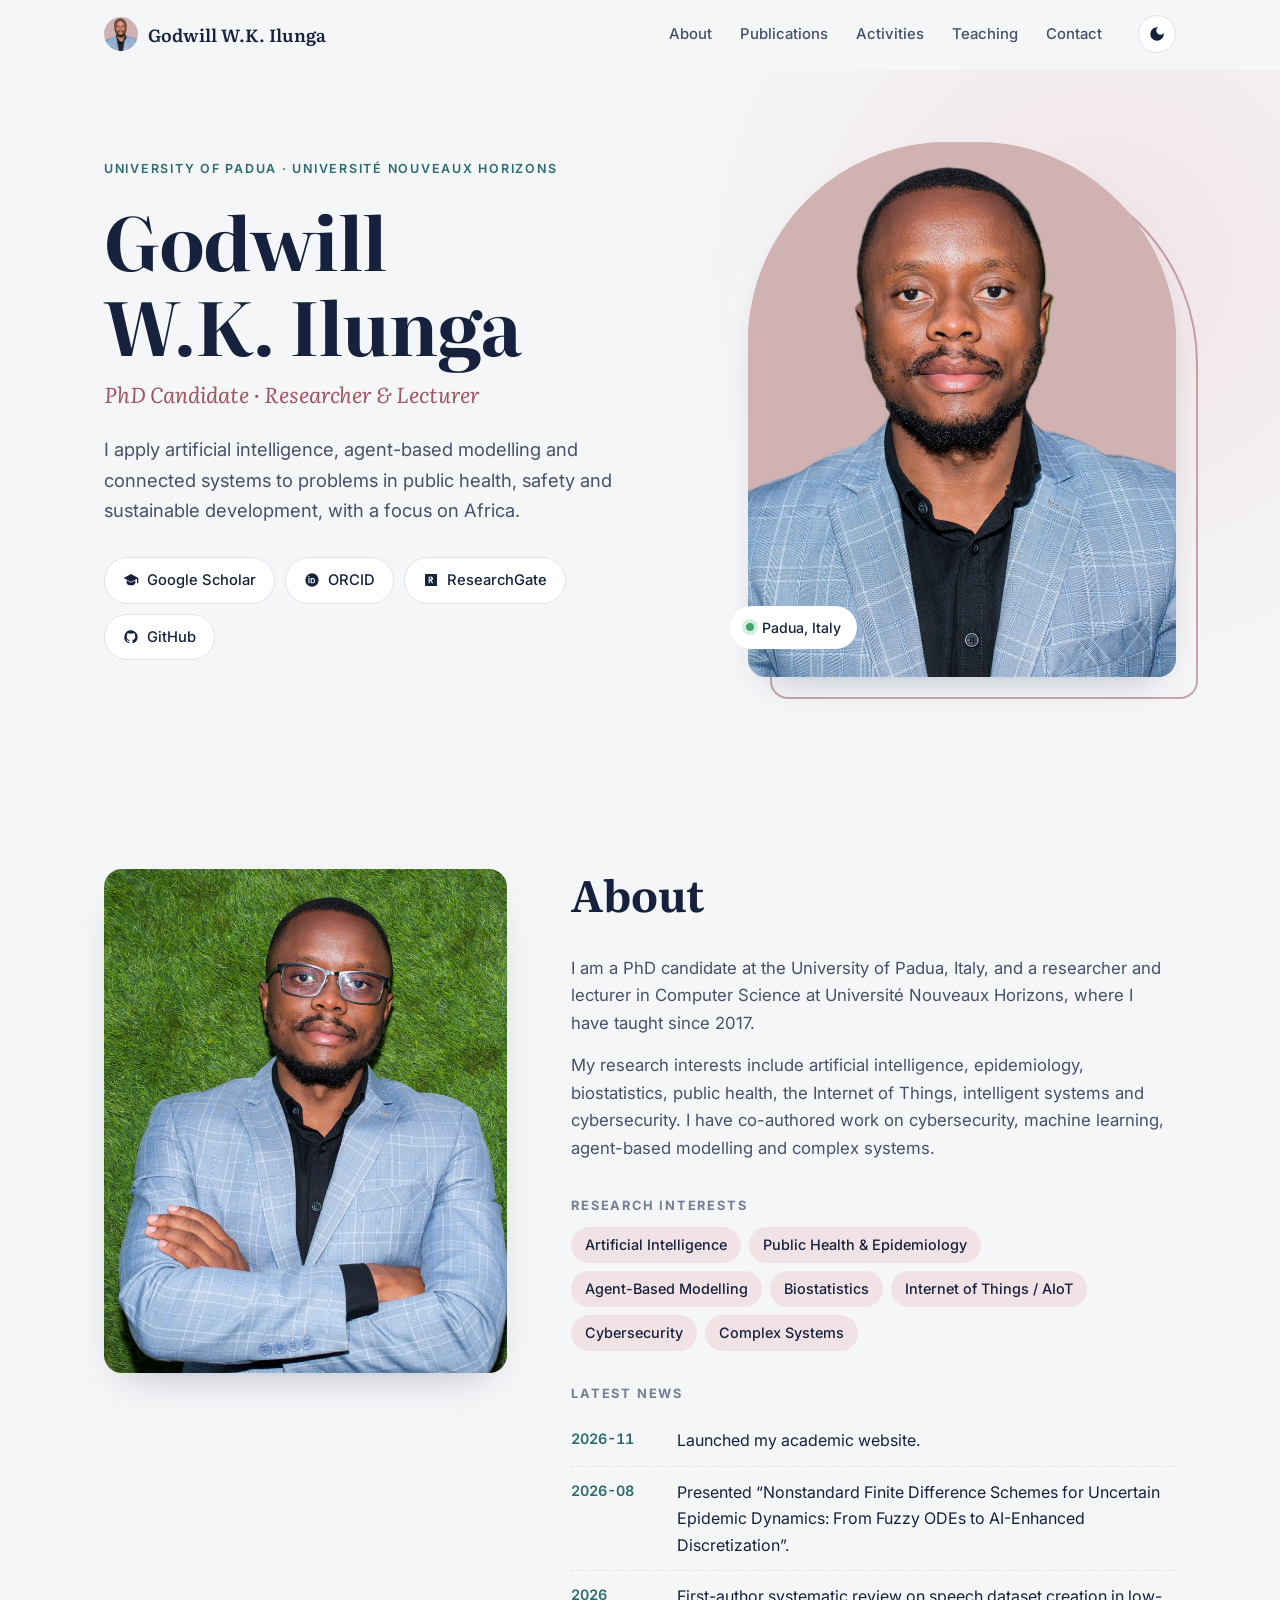
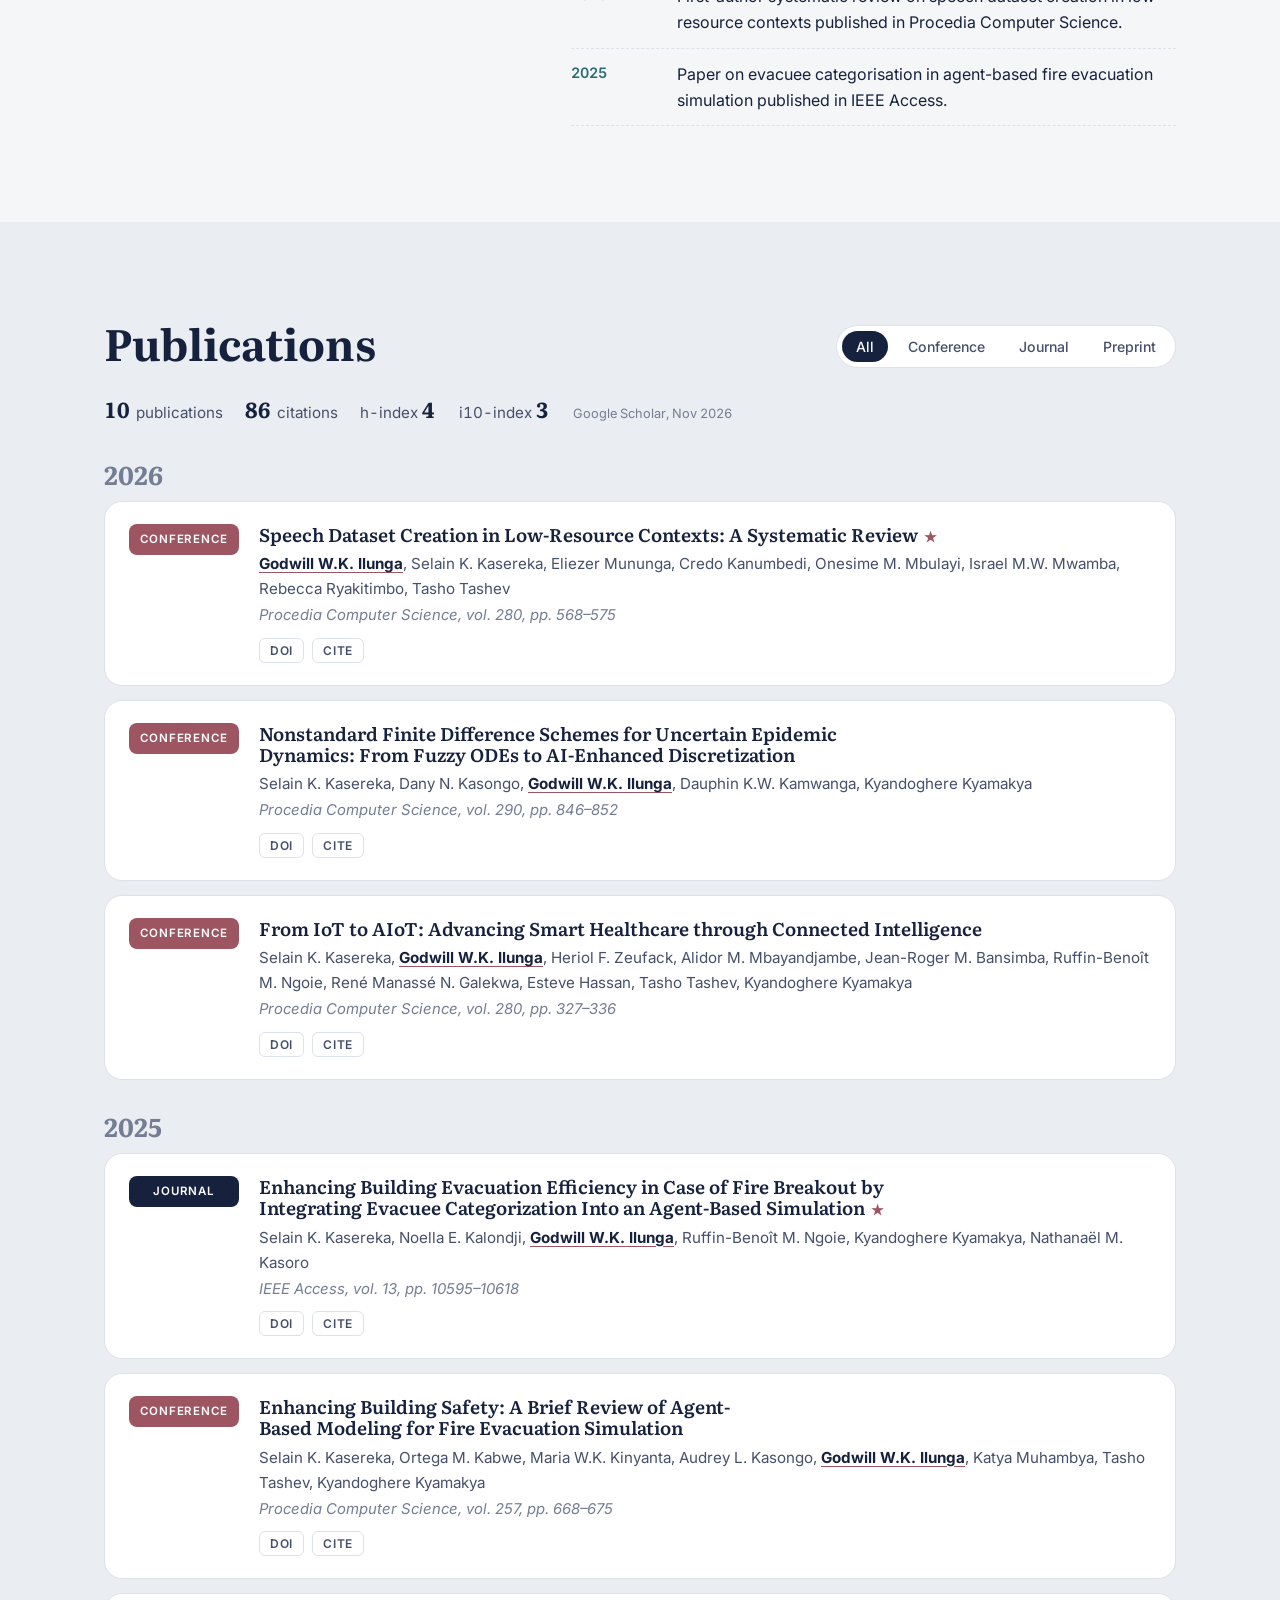
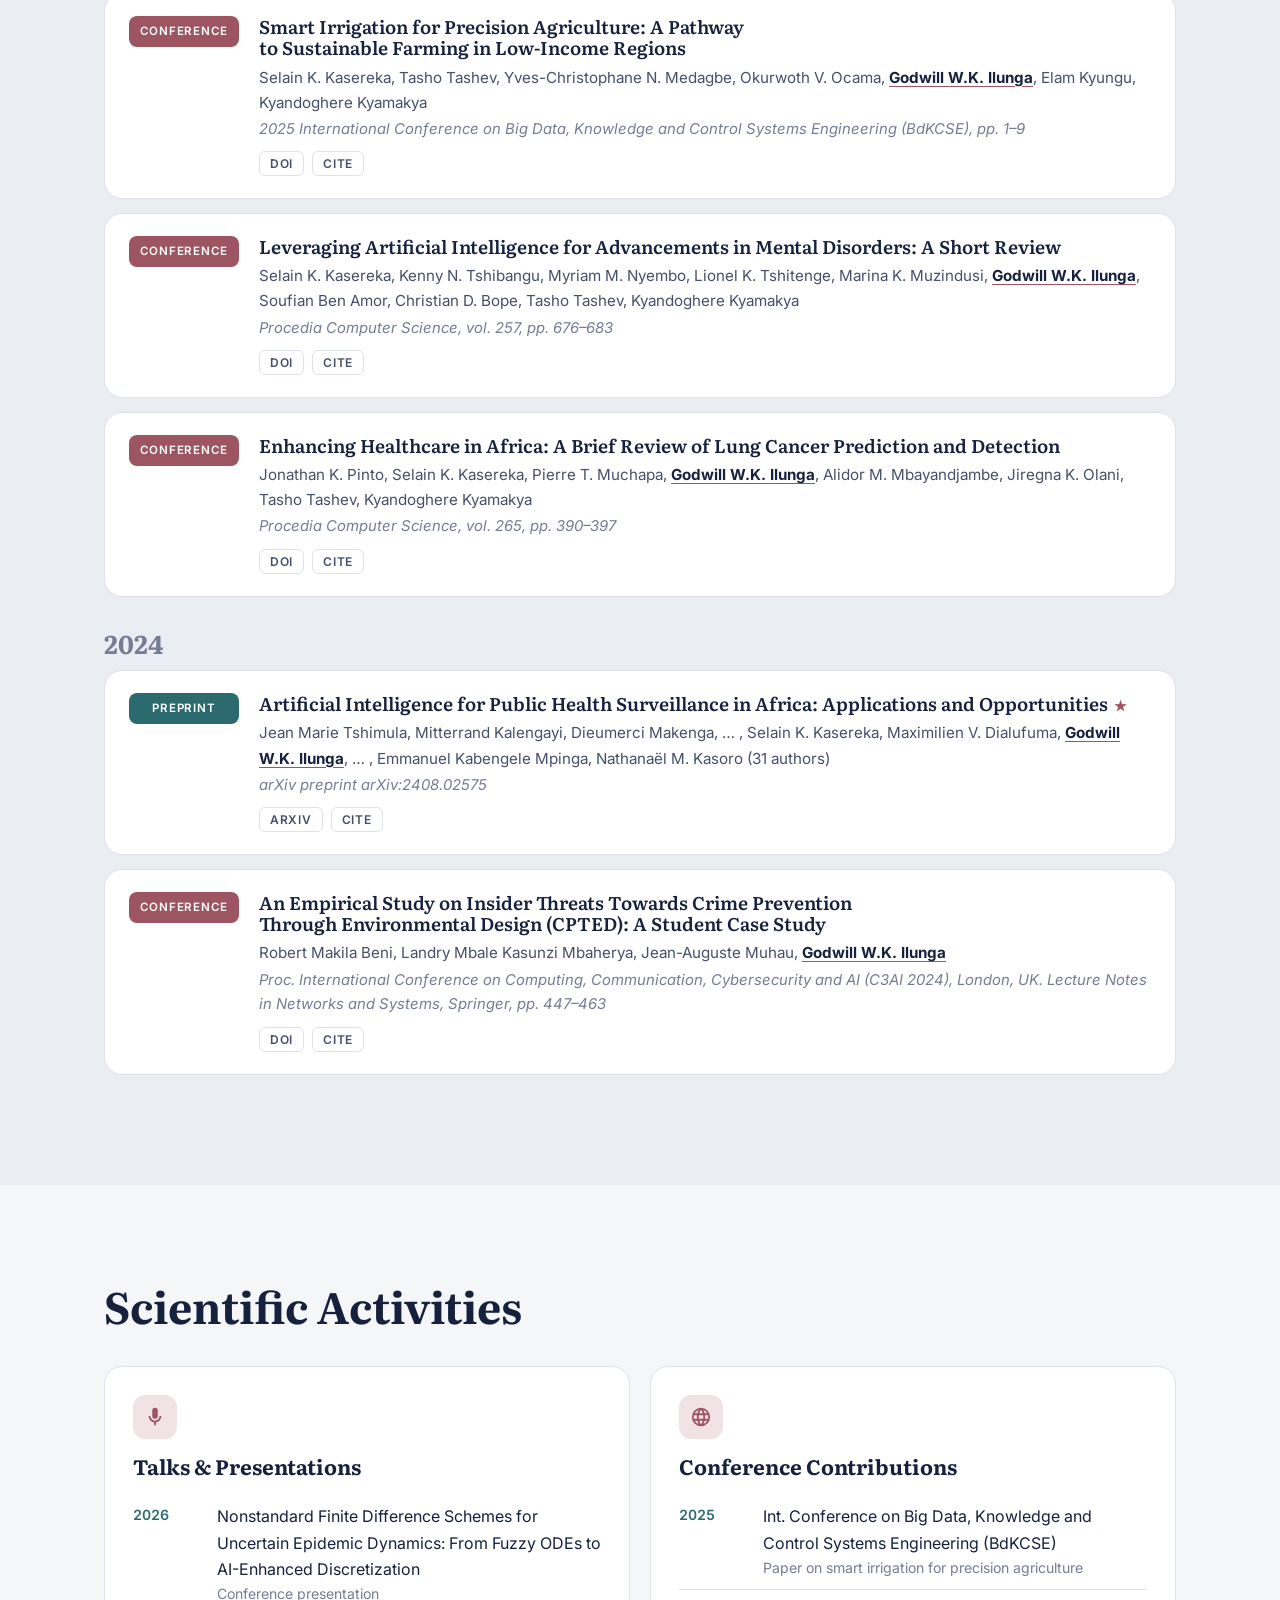
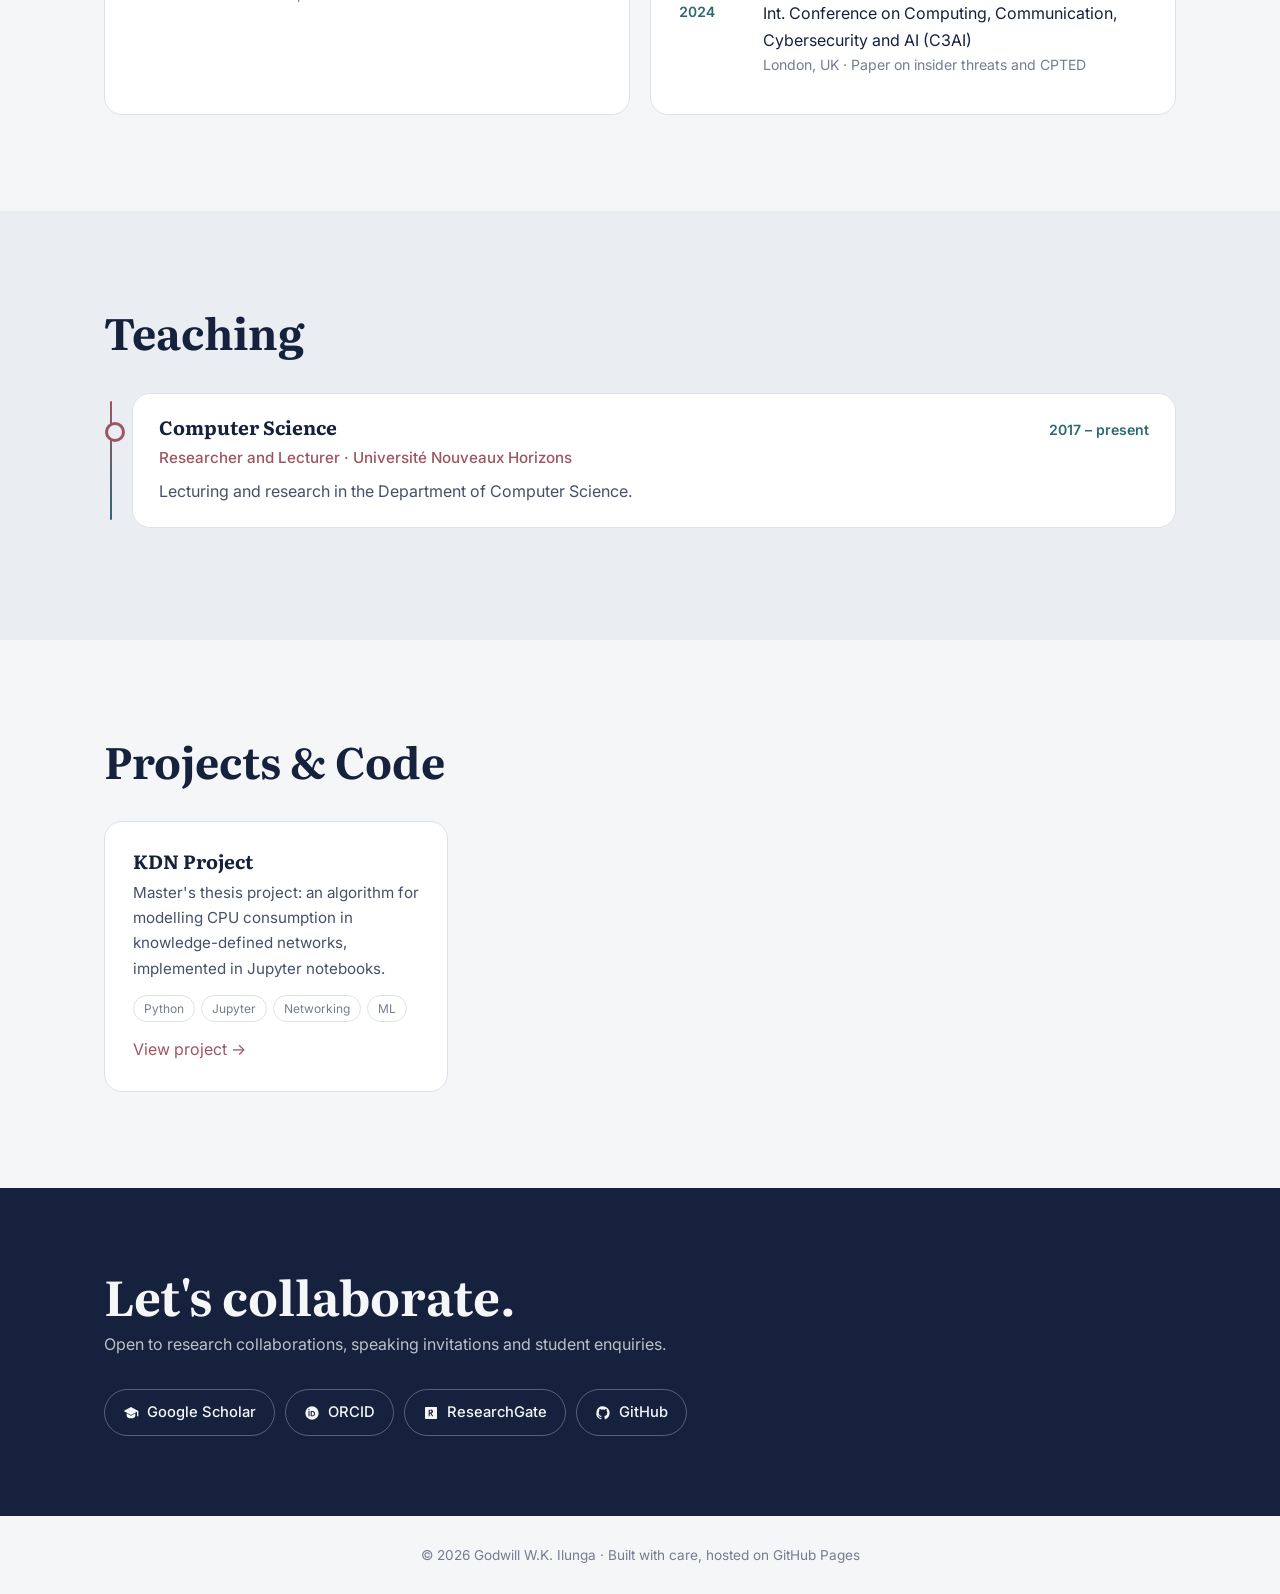
==== index.html @ 16bafa58 "Build academic website: publications, activities, teaching Co-Authored-By: Claude Opus 5.5 <noreply@" ====
<!doctype html>
<html lang="en">
<head>
  <meta charset="utf-8">
  <meta name="viewport" content="width=device-width, initial-scale=1">
  <title>Godwill W.K. Ilunga — Academic Website</title>
  <meta name="description" content="Academic website of Godwill W.K. Ilunga: research, publications, scientific activities and teaching.">
  <meta property="og:title" content="Godwill W.K. Ilunga — Academic Website">
  <meta property="og:image" content="assets/img/portrait.jpg">
  <link rel="icon" href="assets/img/avatar.jpg">
  <link rel="preconnect" href="https://fonts.googleapis.com">
  <link rel="preconnect" href="https://fonts.gstatic.com" crossorigin>
  <link href="https://fonts.googleapis.com/css2?family=Literata:opsz,wght@7..72,400;7..72,600;7..72,700&family=Inter:wght@400;500;600&display=swap" rel="stylesheet">
  <link rel="stylesheet" href="assets/css/style.css">
  <script>
    try { const t = localStorage.getItem("theme"); if (t) document.documentElement.dataset.theme = t; } catch (e) {}
  </script>
</head>
<body>
  <header class="nav" id="top">
    <div class="nav__inner">
      <a class="nav__brand" href="#top"><img src="assets/img/avatar.jpg" alt=""><span data-bind="name"></span></a>
      <nav class="nav__links" id="navLinks">
        <a href="#about">About</a>
        <a href="#publications">Publications</a>
        <a href="#activities">Activities</a>
        <a href="#teaching">Teaching</a>
        <a href="#contact">Contact</a>
      </nav>
      <div class="nav__actions">
        <button class="icon-btn" id="themeToggle" aria-label="Toggle dark mode">
          <svg viewBox="0 0 24 24" width="18" height="18"><path fill="currentColor" d="M12 3a9 9 0 1 0 9 9c0-.46-.04-.92-.1-1.36a5.39 5.39 0 0 1-4.4 2.26 5.4 5.4 0 0 1-3.14-9.8c-.44-.06-.9-.1-1.36-.1z"/></svg>
        </button>
        <button class="icon-btn nav__menu" id="menuToggle" aria-label="Open menu">
          <svg viewBox="0 0 24 24" width="20" height="20"><path fill="currentColor" d="M3 6h18v2H3zm0 5h18v2H3zm0 5h18v2H3z"/></svg>
        </button>
      </div>
    </div>
  </header>

  <main>
    <!-- HERO -->
    <section class="hero">
      <div class="hero__inner">
        <div class="hero__text">
          <p class="eyebrow" data-bind="affiliation"></p>
          <h1><span data-bind="name"></span></h1>
          <p class="hero__role" data-bind="title"></p>
          <p class="hero__tagline" data-bind="tagline"></p>
          <div class="hero__links" id="heroLinks"></div>
        </div>
        <figure class="hero__photo">
          <div class="hero__frame"><img src="assets/img/portrait.jpg" alt="Portrait of Godwill W.K. Ilunga"></div>
          <figcaption><span class="dot"></span><span data-bind="location"></span></figcaption>
        </figure>
      </div>
    </section>

    <!-- ABOUT -->
    <section class="section" id="about">
      <div class="container about">
        <div class="about__photo">
          <img src="assets/img/portrait-about.jpg" alt="Godwill W.K. Ilunga" loading="lazy">
        </div>
        <div>
          <h2 class="section__title">About</h2>
          <div id="bio" class="prose"></div>
          <h3 class="subhead">Research interests</h3>
          <ul class="chips" id="interests"></ul>
          <h3 class="subhead">Latest news</h3>
          <ul class="news" id="news"></ul>
        </div>
      </div>
    </section>

    <!-- PUBLICATIONS -->
    <section class="section section--tint" id="publications">
      <div class="container">
        <div class="section__head">
          <h2 class="section__title">Publications</h2>
          <div class="filters" id="pubFilters" role="tablist"></div>
        </div>
        <p class="metrics" id="metrics"></p>
        <div id="pubList"></div>
      </div>
    </section>

    <!-- ACTIVITIES -->
    <section class="section" id="activities">
      <div class="container">
        <h2 class="section__title">Scientific Activities</h2>
        <div class="grid grid--2" id="activityGrid"></div>
      </div>
    </section>

    <!-- TEACHING -->
    <section class="section section--tint" id="teaching">
      <div class="container">
        <h2 class="section__title">Teaching</h2>
        <div class="timeline" id="teachingList"></div>
        <div id="supervisionWrap">
          <h3 class="subhead">Student supervision</h3>
          <ul class="plain-list" id="supervision"></ul>
        </div>
      </div>
    </section>

    <!-- PROJECTS -->
    <section class="section" id="projects">
      <div class="container">
        <h2 class="section__title">Projects &amp; Code</h2>
        <div class="grid grid--3" id="projectGrid"></div>
      </div>
    </section>

    <!-- CONTACT -->
    <section class="contact" id="contact">
      <div class="container contact__inner">
        <div>
          <h2>Let's collaborate.</h2>
          <p>Open to research collaborations, speaking invitations and student enquiries.</p>
        </div>
        <div class="contact__links" id="contactLinks"></div>
      </div>
    </section>
  </main>

  <footer class="footer">
    <div class="container">© <span id="year"></span> <span data-bind="name"></span> · Built with care, hosted on GitHub Pages</div>
  </footer>

  <script src="assets/js/content.js"></script>
  <script src="assets/js/main.js"></script>
</body>
</html>
---- assets/css/style.css ----
/* ---------- Design tokens ---------- */
:root {
  /* Layout: split hero with arched portrait, then alternating plain / tinted bands */
  --bg: #f5f6f8;           /* cool paper, slight navy bias */
  --bg-tint: #eaedf2;
  --surface: #ffffff;
  --ink: #16213e;          /* deep navy, matches the jacket/shirt contrast */
  --ink-soft: #46506a;
  --muted: #747d93;
  --line: #dde1e9;
  --accent: #9e5562;       /* dusty rose, deepened from the portrait backdrop */
  --accent-soft: #f1e3e5;
  --accent-2: #2b6b70;     /* deep teal */
  --rose: #cdb2ae;         /* exact portrait backdrop tone */
  --shadow: 0 18px 40px -22px rgba(20, 33, 61, .35);
  --radius: 18px;
  --serif: "Literata", Georgia, serif;
  --sans: "Inter", system-ui, -apple-system, Segoe UI, sans-serif;
}
@media (prefers-color-scheme: dark) {
  :root:not([data-theme="light"]) {
    --bg: #0f1625; --bg-tint: #141d30; --surface: #18223a; --ink: #f2ede6; --ink-soft: #c4c9d6;
    --muted: #8d95a8; --line: #26324d; --accent: #e3a1ab; --accent-soft: #3a2b33; --accent-2: #7fb7b0;
    --rose: #4a3a3c; --shadow: 0 18px 40px -22px rgba(0,0,0,.7);
  }
}
:root[data-theme="dark"] {
  --bg: #0f1625; --bg-tint: #141d30; --surface: #18223a; --ink: #f2ede6; --ink-soft: #c4c9d6;
  --muted: #8d95a8; --line: #26324d; --accent: #e3a1ab; --accent-soft: #3a2b33; --accent-2: #7fb7b0;
  --rose: #4a3a3c; --shadow: 0 18px 40px -22px rgba(0,0,0,.7);
}

/* ---------- Base ---------- */
* { box-sizing: border-box; }
html { scroll-behavior: smooth; scroll-padding-top: 80px; }
body {
  margin: 0; background: var(--bg); color: var(--ink);
  font: 16px/1.65 var(--sans); -webkit-font-smoothing: antialiased;
  transition: background .3s, color .3s;
}
img { max-width: 100%; display: block; }
a { color: var(--accent); text-decoration: none; }
a:hover { text-decoration: underline; text-underline-offset: 3px; }
h1, h2, h3 { font-family: var(--serif); line-height: 1.15; margin: 0; text-wrap: balance; }
.container { max-width: 1120px; margin: 0 auto; padding: 0 24px; }
.placeholder { background: repeating-linear-gradient(-45deg, transparent 0 6px, rgba(181,101,74,.08) 6px 12px); border-radius: 4px; }

/* ---------- Nav ---------- */
.nav {
  position: sticky; top: 0; z-index: 50;
  background: color-mix(in srgb, var(--bg) 82%, transparent);
  backdrop-filter: saturate(160%) blur(12px);
  border-bottom: 1px solid transparent; transition: border-color .3s;
}
.nav.scrolled { border-bottom-color: var(--line); }
.nav__inner { max-width: 1120px; margin: 0 auto; padding-block: 14px; padding-left: max(24px, env(safe-area-inset-left, 0px)); padding-right: max(24px, env(safe-area-inset-right, 0px)); display: flex; align-items: center; gap: 24px; }
.nav__brand { display: flex; align-items: center; gap: 10px; color: var(--ink); font-family: var(--serif); font-weight: 600; font-size: 1.1rem; }
.nav__brand:hover { text-decoration: none; }
.nav__brand img { width: 34px; height: 34px; border-radius: 50%; object-fit: cover; object-position: 50% 20%; }
.nav__links { margin-left: auto; display: flex; gap: 4px; }
.nav__links a { color: var(--ink-soft); font-size: .93rem; font-weight: 500; padding: 8px 12px; border-radius: 999px; }
.nav__links a:hover, .nav__links a.active { color: var(--ink); background: var(--bg-tint); text-decoration: none; }
.nav__actions { display: flex; gap: 6px; }
.icon-btn { border: 1px solid var(--line); background: var(--surface); color: var(--ink); width: 38px; height: 38px; border-radius: 50%; display: grid; place-items: center; cursor: pointer; }
.nav__menu { display: none; }

/* ---------- Hero ---------- */
.hero { position: relative; overflow: hidden; padding: 72px 0 96px; }
.hero::before {
  content: ""; position: absolute; inset: -20% -10% auto auto; width: 60%; height: 120%;
  background: radial-gradient(circle at 60% 40%, var(--accent-soft), transparent 60%); z-index: -1;
}
.hero__inner { max-width: 1120px; margin: 0 auto; padding: 0 24px; display: grid; grid-template-columns: 1.15fr .85fr; gap: 64px; align-items: center; }
.eyebrow { text-transform: uppercase; letter-spacing: .14em; font-size: .78rem; font-weight: 600; color: var(--accent-2); margin: 0 0 18px; }
.hero h1 { font-size: clamp(2.6rem, 6vw, 4.6rem); font-weight: 700; letter-spacing: -.02em; }
.hero__role { font-family: var(--serif); font-size: 1.35rem; color: var(--accent); margin: 10px 0 22px; font-style: italic; }
.hero__tagline { font-size: 1.15rem; color: var(--ink-soft); max-width: 560px; margin: 0 0 32px; }
.hero__links { display: flex; flex-wrap: wrap; gap: 10px; }
.btn {
  display: inline-flex; align-items: center; gap: 8px; padding: 10px 18px; border-radius: 999px;
  font-weight: 500; font-size: .92rem; border: 1px solid var(--line); color: var(--ink); background: var(--surface);
  transition: transform .2s, box-shadow .2s, border-color .2s;
}
.btn:hover { text-decoration: none; transform: translateY(-2px); box-shadow: var(--shadow); border-color: var(--accent); }
.btn--primary { background: var(--ink); color: var(--bg); border-color: var(--ink); }
.btn svg { width: 16px; height: 16px; }
.hero__photo { margin: 0; position: relative; }
.hero__frame {
  position: relative; aspect-ratio: 4 / 5; border-radius: 200px 200px var(--radius) var(--radius);
  overflow: hidden; background: var(--rose); box-shadow: var(--shadow);
}
.hero__frame img { width: 100%; height: 100%; object-fit: cover; object-position: 50% 15%; }
.hero__photo::after {
  content: ""; position: absolute; inset: 22px -22px -22px 22px; border: 2px solid var(--accent);
  border-radius: 200px 200px var(--radius) var(--radius); z-index: -1; opacity: .5;
}
.hero__photo figcaption {
  position: absolute; left: -18px; bottom: 28px; background: var(--surface); padding: 10px 16px; border-radius: 999px;
  box-shadow: var(--shadow); font-size: .88rem; font-weight: 500; display: flex; align-items: center; gap: 8px;
}
.dot { width: 8px; height: 8px; border-radius: 50%; background: #3fa66b; box-shadow: 0 0 0 4px rgba(63,166,107,.2); }

/* ---------- Sections ---------- */
.section { padding: 96px 0; }
.section--tint { background: var(--bg-tint); }
.section__head { display: flex; justify-content: space-between; align-items: end; gap: 24px; flex-wrap: wrap; margin-bottom: 36px; }
.section__title { font-size: clamp(2rem, 4vw, 2.7rem); margin-bottom: 36px; display: flex; align-items: baseline; gap: 14px; }
.section__head .section__title { margin-bottom: 0; }
.subhead { font-family: var(--sans); font-size: .8rem; text-transform: uppercase; letter-spacing: .14em; color: var(--muted); margin: 36px 0 14px; }
.prose p { margin: 0 0 14px; color: var(--ink-soft); font-size: 1.05rem; }

/* About */
.about { display: grid; grid-template-columns: .8fr 1.2fr; gap: 64px; align-items: start; }
.about__photo { position: sticky; top: 100px; border-radius: var(--radius); overflow: hidden; box-shadow: var(--shadow); aspect-ratio: 4/5; }
.about__photo img { width: 100%; height: 100%; object-fit: cover; object-position: 50% 30%; }
.chips { list-style: none; padding: 0; margin: 0; display: flex; flex-wrap: wrap; gap: 8px; }
.chips li { padding: 6px 14px; border-radius: 999px; background: var(--accent-soft); color: var(--ink); font-size: .9rem; font-weight: 500; }
.news { list-style: none; padding: 0; margin: 0; }
.news li { display: grid; grid-template-columns: 90px 1fr; gap: 16px; padding: 12px 0; border-bottom: 1px dashed var(--line); }
.news time { font-variant-numeric: tabular-nums; color: var(--accent-2); font-weight: 600; font-size: .9rem; }

/* Publications */
.filters { display: flex; gap: 6px; flex-wrap: wrap; background: var(--surface); padding: 5px; border-radius: 999px; border: 1px solid var(--line); }
.filters button { border: 0; background: none; padding: 7px 14px; border-radius: 999px; cursor: pointer; font: 500 .88rem var(--sans); color: var(--ink-soft); }
.filters button.active { background: var(--ink); color: var(--bg); }
.metrics { display: flex; flex-wrap: wrap; gap: 8px 22px; align-items: baseline; margin: -12px 0 8px; color: var(--ink-soft); font-size: .95rem; font-variant-numeric: tabular-nums; }
.metrics b { font-family: var(--serif); font-size: 1.35rem; color: var(--ink); margin-right: 2px; }
.metrics__src { color: var(--muted); font-size: .8rem; }
.pub-year { font-family: var(--serif); font-size: 1.6rem; color: var(--muted); margin: 32px 0 12px; }
.pub {
  display: grid; grid-template-columns: 110px 1fr; gap: 20px; background: var(--surface); border: 1px solid var(--line);
  border-radius: var(--radius); padding: 22px 24px; margin-bottom: 14px; transition: transform .2s, box-shadow .2s, border-color .2s;
}
.pub:hover { transform: translateY(-2px); box-shadow: var(--shadow); border-color: color-mix(in srgb, var(--accent) 40%, var(--line)); }
.pub__badge { align-self: start; text-align: center; font-size: .72rem; font-weight: 600; letter-spacing: .08em; text-transform: uppercase; padding: 6px 8px; border-radius: 8px; color: #fff; }
.badge--journal { background: var(--ink); } .badge--conference { background: var(--accent); }
.badge--preprint { background: var(--accent-2); } .badge--thesis { background: #8a6d3b; } .badge--workshop { background: #6b5b95; }
:root[data-theme="dark"] .badge--journal { background: #3d4d72; }
@media (prefers-color-scheme: dark) { :root:not([data-theme="light"]) .badge--journal { background: #3d4d72; } }
.pub h3 { font-size: 1.15rem; font-weight: 600; margin-bottom: 6px; }
.pub__authors { color: var(--ink-soft); font-size: .95rem; margin: 0; }
.pub__authors strong { color: var(--ink); text-decoration: underline; text-decoration-color: var(--accent); text-underline-offset: 3px; }
.pub__venue { font-style: italic; color: var(--muted); font-size: .93rem; margin: 2px 0 10px; }
.pub__links { display: flex; gap: 8px; flex-wrap: wrap; }
.pub__links a, .pub__links button { font: 600 .75rem var(--sans); letter-spacing: .06em; text-transform: uppercase; padding: 4px 10px; border-radius: 6px; border: 1px solid var(--line); color: var(--ink-soft); background: none; cursor: pointer; }
.pub__links a:hover, .pub__links button:hover { border-color: var(--accent); color: var(--accent); text-decoration: none; }
.star { color: var(--accent); margin-left: 6px; font-size: .9rem; }

/* Grid cards */
.grid { display: grid; gap: 20px; }
.grid--2 { grid-template-columns: repeat(2, 1fr); }
.grid--3 { grid-template-columns: repeat(3, 1fr); }
.card { background: var(--surface); border: 1px solid var(--line); border-radius: var(--radius); padding: 28px; transition: box-shadow .2s, transform .2s; }
.card:hover { box-shadow: var(--shadow); transform: translateY(-2px); }
.card__icon { width: 44px; height: 44px; border-radius: 12px; display: grid; place-items: center; background: var(--accent-soft); color: var(--accent); margin-bottom: 16px; }
.card__icon svg { width: 22px; height: 22px; }
.card h3 { font-size: 1.3rem; margin-bottom: 14px; }
.act-list { list-style: none; padding: 0; margin: 0; }
.act-list li { display: grid; grid-template-columns: 72px 1fr; gap: 12px; padding: 10px 0; border-top: 1px solid var(--line); }
.act-list li:first-child { border-top: 0; }
.act-list .yr { color: var(--accent-2); font-weight: 600; font-size: .88rem; font-variant-numeric: tabular-nums; }
.act-list .where { display: block; color: var(--muted); font-size: .88rem; }

/* Teaching timeline */
.timeline { position: relative; padding-left: 28px; }
.timeline::before { content: ""; position: absolute; left: 6px; top: 8px; bottom: 8px; width: 2px; background: linear-gradient(var(--accent), var(--accent-2)); border-radius: 2px; }
.t-item { position: relative; background: var(--surface); border: 1px solid var(--line); border-radius: var(--radius); padding: 22px 26px; margin-bottom: 16px; }
.t-item::before { content: ""; position: absolute; left: -28px; top: 28px; width: 14px; height: 14px; border-radius: 50%; background: var(--bg-tint); border: 3px solid var(--accent); }
.t-item__top { display: flex; justify-content: space-between; gap: 12px; flex-wrap: wrap; align-items: baseline; }
.t-item h3 { font-size: 1.2rem; }
.t-item .code { font-family: var(--sans); font-size: .8rem; color: var(--muted); font-weight: 500; margin-left: 8px; }
.t-item .period { font-size: .88rem; font-weight: 600; color: var(--accent-2); }
.t-item .role { margin: 4px 0 8px; color: var(--accent); font-weight: 500; font-size: .95rem; }
.t-item p { margin: 0; color: var(--ink-soft); }
.plain-list { padding-left: 20px; color: var(--ink-soft); margin: 0; }

/* Projects */
.project h3 { font-size: 1.2rem; margin-bottom: 8px; }
.project p { color: var(--ink-soft); margin: 0 0 14px; font-size: .95rem; }
.tags { display: flex; gap: 6px; flex-wrap: wrap; margin-bottom: 14px; }
.tags span { font-size: .75rem; padding: 3px 10px; border-radius: 999px; border: 1px solid var(--line); color: var(--muted); }

/* Contact */
.contact { background: var(--ink); color: var(--bg); padding: 80px 0; }
.contact__inner { display: flex; justify-content: space-between; align-items: center; gap: 32px; flex-wrap: wrap; }
.contact h2 { font-size: clamp(2rem, 4vw, 3rem); }
.contact p { opacity: .75; margin: 8px 0 0; }
.contact__links { display: flex; gap: 10px; flex-wrap: wrap; }
.contact .btn { background: transparent; color: var(--bg); border-color: color-mix(in srgb, var(--bg) 30%, transparent); }
.contact .btn:hover { border-color: var(--accent); }
.footer { padding: 28px 0; text-align: center; color: var(--muted); font-size: .85rem; }

/* Reveal animation */
@keyframes rise { from { transform: translateY(14px); } to { transform: none; } }
.hero__text, .hero__photo { animation: rise .8s ease both; }
.hero__photo { animation-delay: .12s; }
a:focus-visible, button:focus-visible { outline: 2px solid var(--accent); outline-offset: 3px; }
@media (prefers-reduced-motion: reduce) { .hero__text, .hero__photo { animation: none; } html { scroll-behavior: auto; } }

/* ---------- Responsive ---------- */
@media (max-width: 900px) {
  .hero__inner, .about { grid-template-columns: 1fr; gap: 48px; }
  .hero__photo { max-width: 380px; margin: 0 auto; order: -1; }
  .about__photo { position: static; max-width: 420px; }
  .grid--2, .grid--3 { grid-template-columns: 1fr; }
  .nav__menu { display: grid; }
  .nav__links { position: absolute; top: 100%; left: 0; right: 0; flex-direction: column; background: var(--bg); padding: 12px 16px; border-bottom: 1px solid var(--line); display: none; }
  .nav__links.open { display: flex; }
  .nav__actions { margin-left: auto; }
}
@media (max-width: 560px) {
  .container, .hero__inner, .nav__inner { padding-left: 16px; padding-right: 16px; }
  .section { padding: 64px 0; }
  .hero { padding: 40px 0 64px; }
  .pub { grid-template-columns: 1fr; gap: 10px; padding: 18px; }
  .pub__badge { justify-self: start; }
  .hero__photo figcaption { left: 8px; }
  .news li { grid-template-columns: 1fr; gap: 2px; }
}
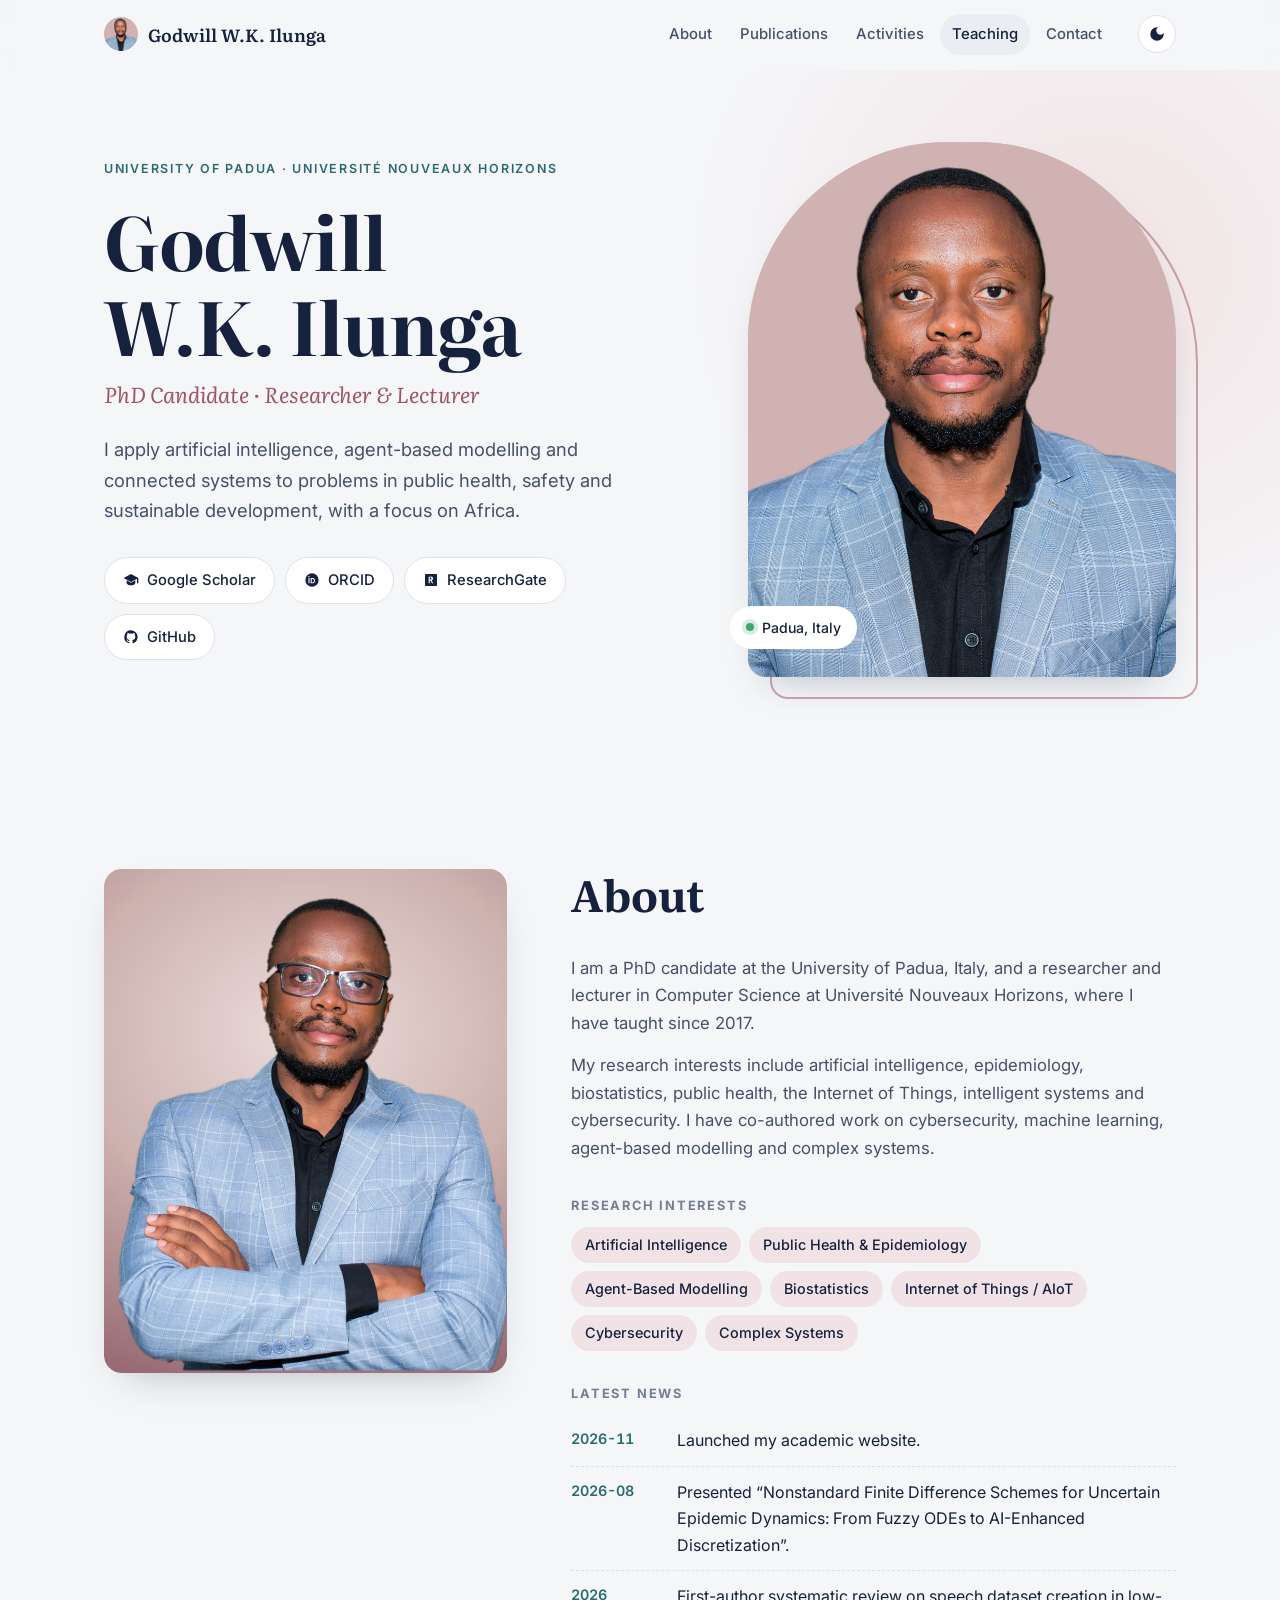
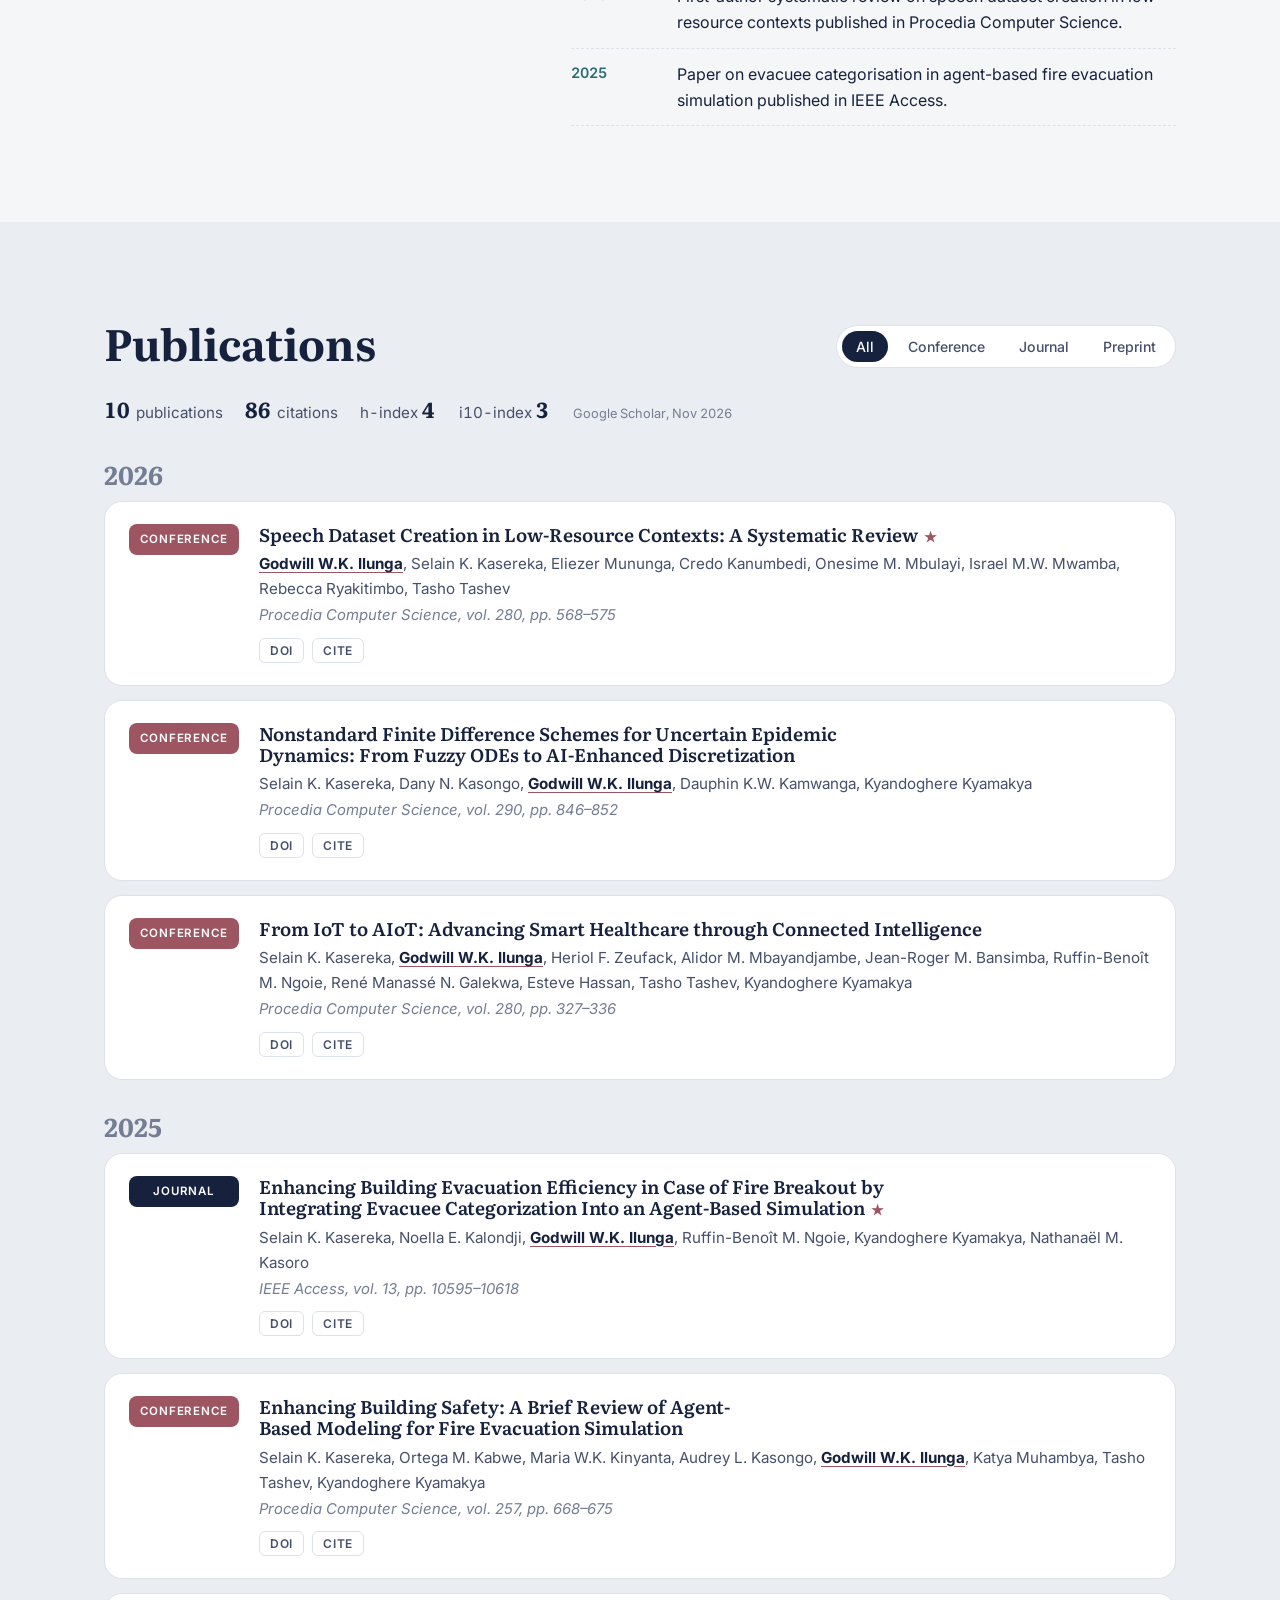
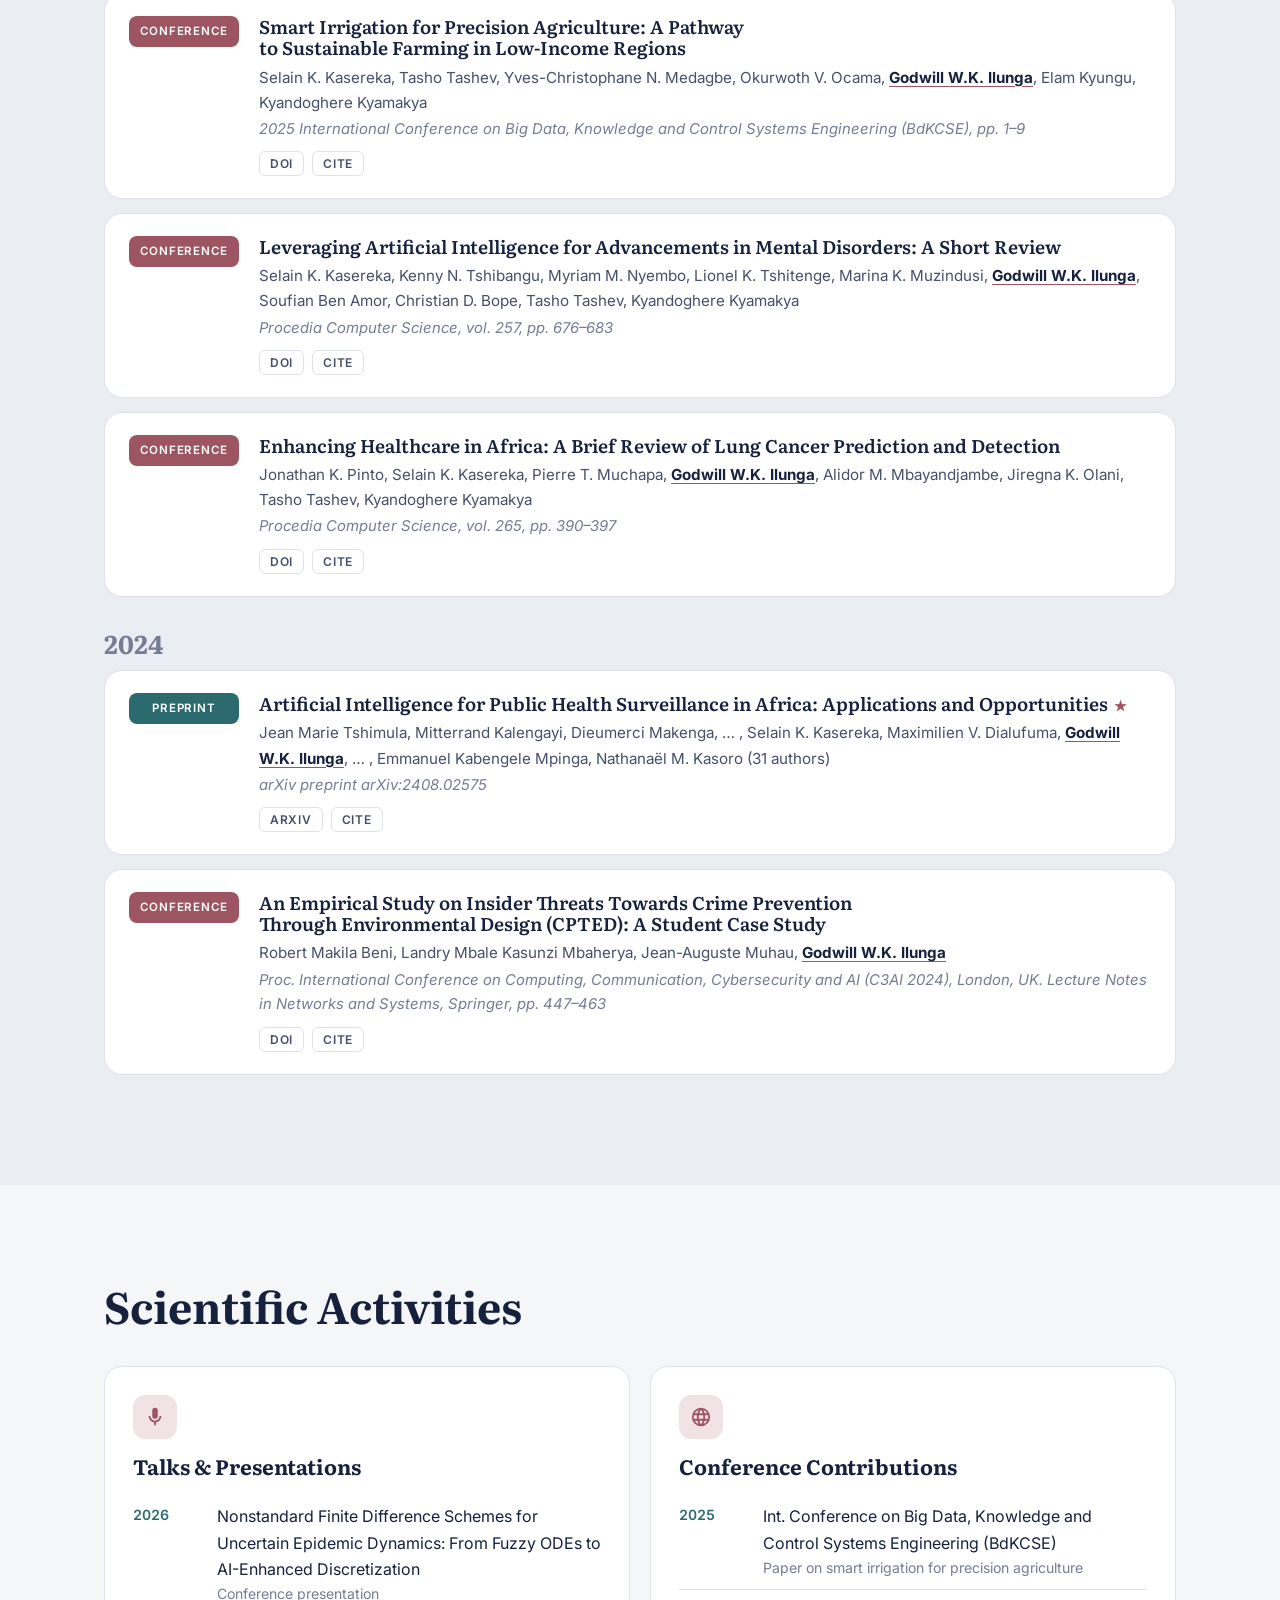
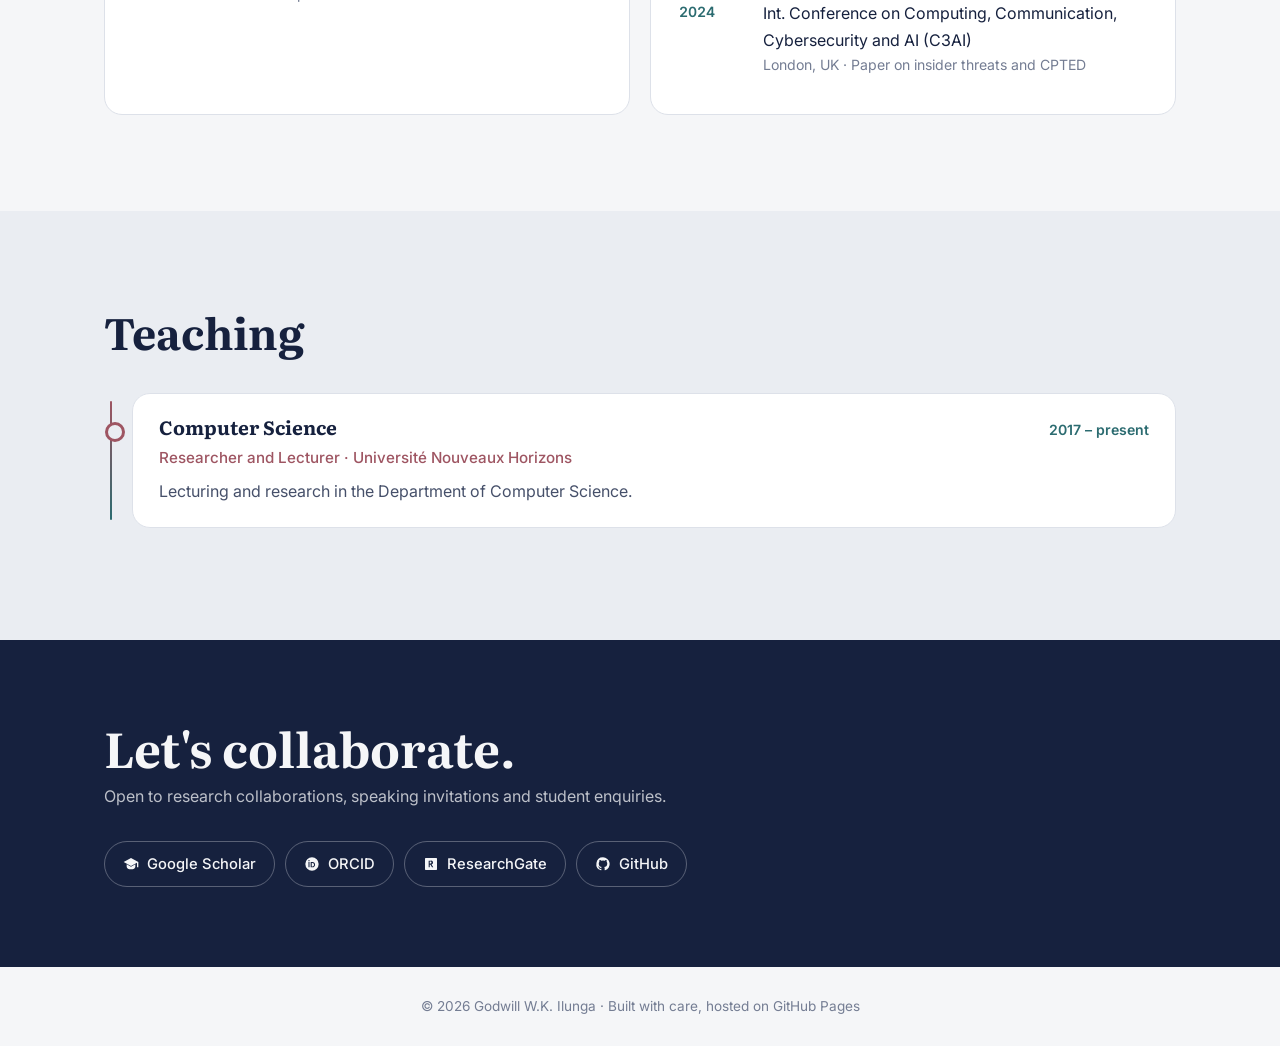
==== commit 545530e8: "Remove Projects section; replace About photo background with site-palette gradient Co-Authored-By: C" ====
--- a/index.html
+++ b/index.html
@@ -60,7 +60,7 @@
     <section class="section" id="about">
       <div class="container about">
         <div class="about__photo">
-          <img src="assets/img/portrait-about.jpg" alt="Godwill W.K. Ilunga" loading="lazy">
+          <img src="assets/img/portrait-about.jpg?v=2" alt="Godwill W.K. Ilunga" loading="lazy">
         </div>
         <div>
           <h2 class="section__title">About</h2>
@@ -105,14 +105,6 @@
       </div>
     </section>
 
-    <!-- PROJECTS -->
-    <section class="section" id="projects">
-      <div class="container">
-        <h2 class="section__title">Projects &amp; Code</h2>
-        <div class="grid grid--3" id="projectGrid"></div>
-      </div>
-    </section>
-
     <!-- CONTACT -->
     <section class="contact" id="contact">
       <div class="container contact__inner">
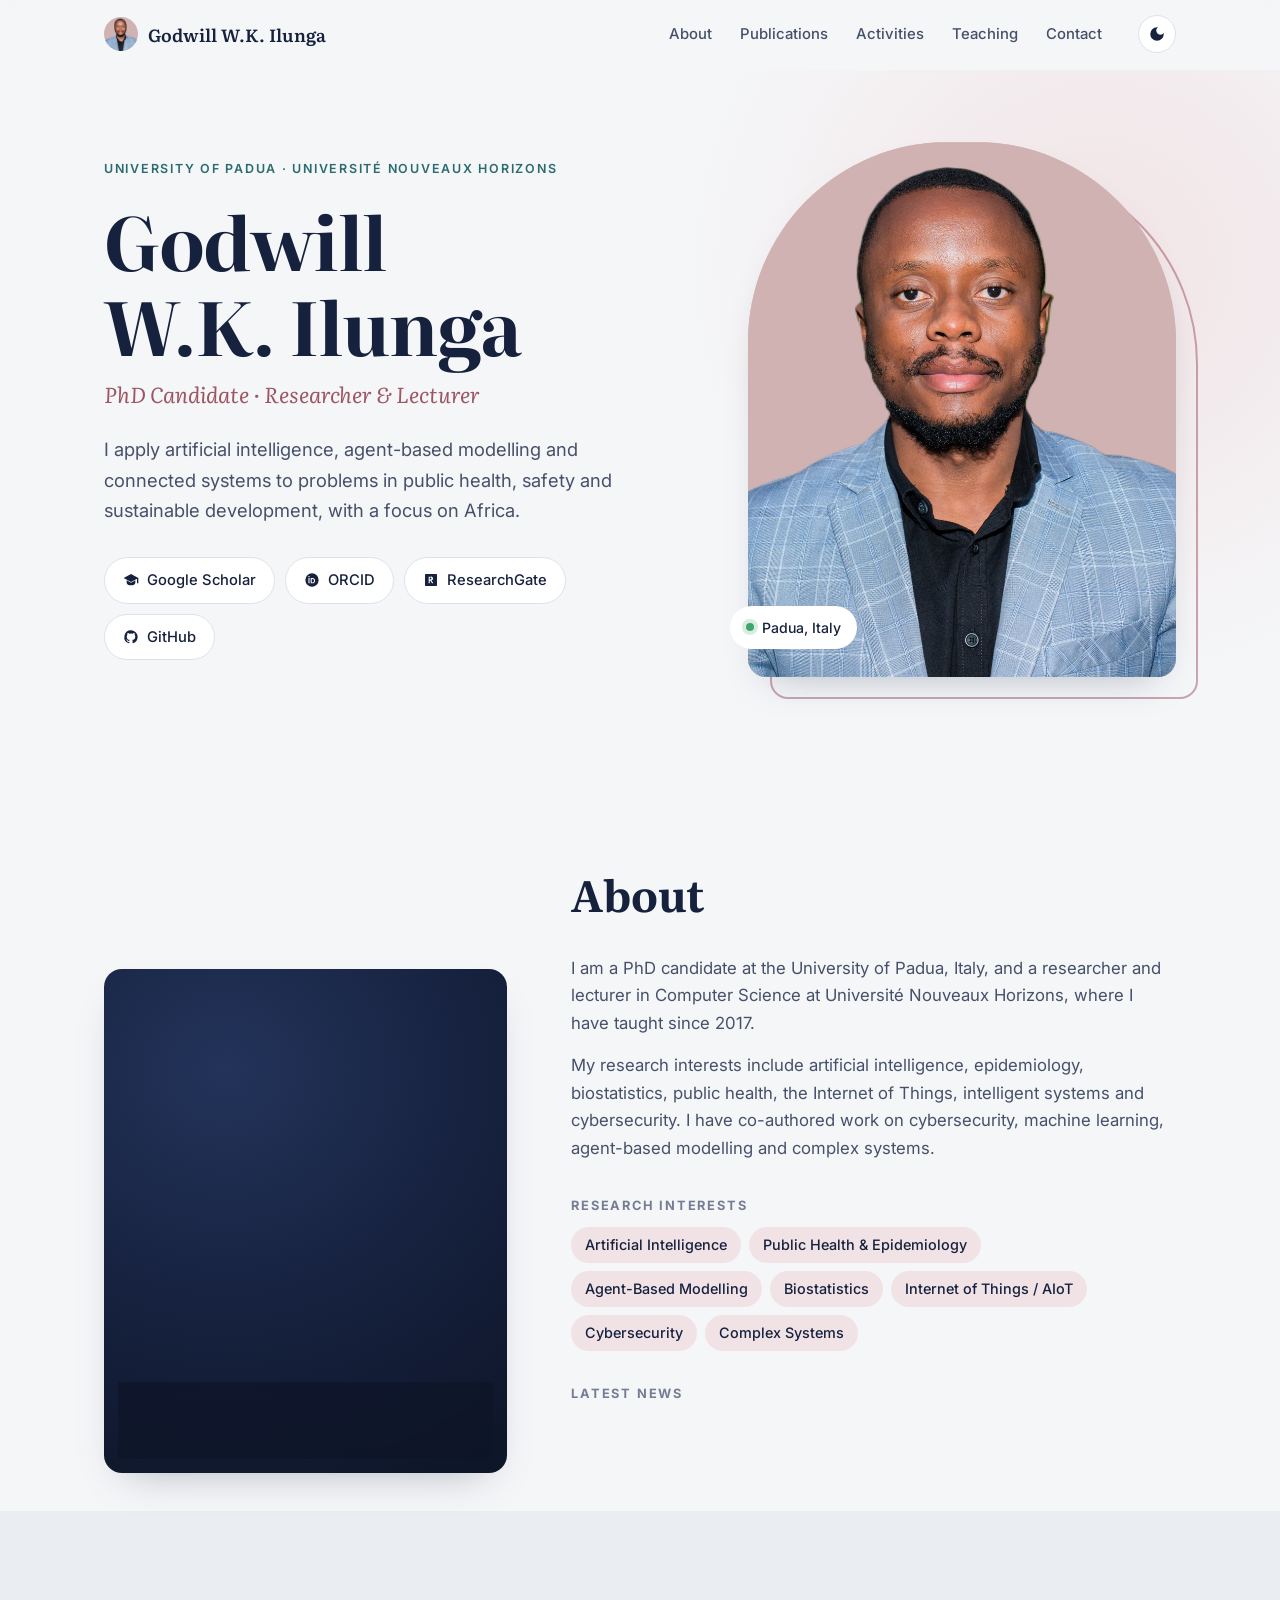
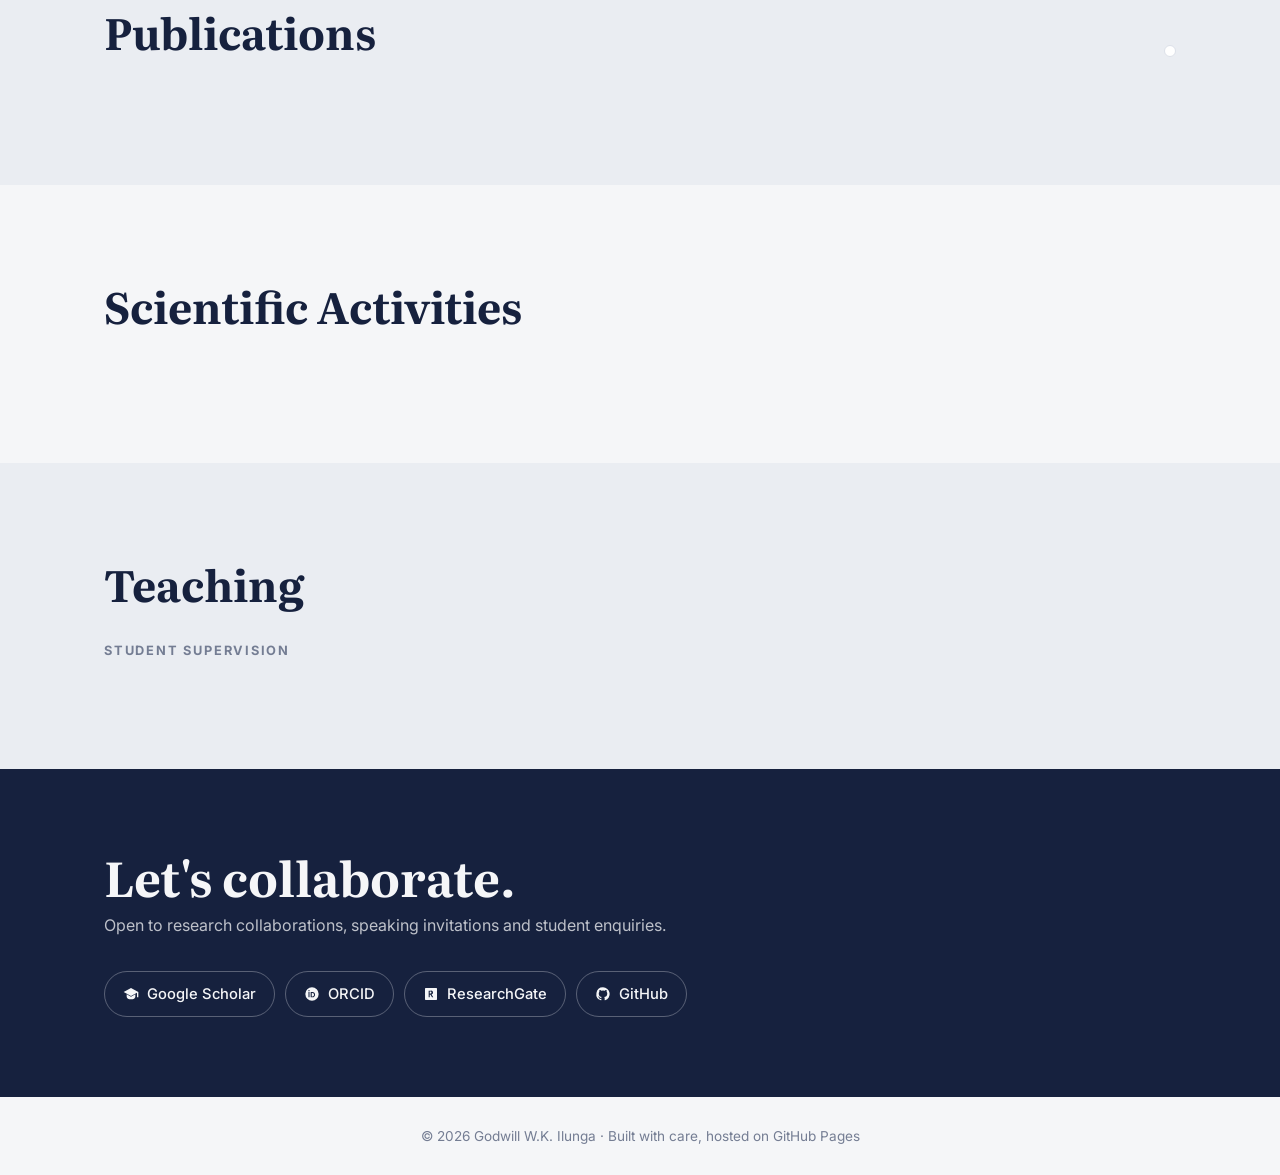
==== commit c37731b8: "Auto-update publications daily from OpenAlex/ORCID; replace About photo with live SIR simulation Co-" ====
--- a/index.html
+++ b/index.html
@@ -11,7 +11,7 @@
   <link rel="preconnect" href="https://fonts.googleapis.com">
   <link rel="preconnect" href="https://fonts.gstatic.com" crossorigin>
   <link href="https://fonts.googleapis.com/css2?family=Literata:opsz,wght@7..72,400;7..72,600;7..72,700&family=Inter:wght@400;500;600&display=swap" rel="stylesheet">
-  <link rel="stylesheet" href="assets/css/style.css">
+  <link rel="stylesheet" href="assets/css/style.css?v=3">
   <script>
     try { const t = localStorage.getItem("theme"); if (t) document.documentElement.dataset.theme = t; } catch (e) {}
   </script>
@@ -59,9 +59,17 @@
     <!-- ABOUT -->
     <section class="section" id="about">
       <div class="container about">
-        <div class="about__photo">
-          <img src="assets/img/portrait-about.jpg?v=2" alt="Godwill W.K. Ilunga" loading="lazy">
-        </div>
+        <figure class="about__photo sim" aria-label="Animated agent-based epidemic simulation">
+          <canvas id="simCanvas" aria-hidden="true"></canvas>
+          <figcaption class="sim__cap">
+            <span class="sim__title">Agent-based epidemic model · SIR</span>
+            <span class="sim__legend">
+              <span><i class="k k--s"></i>Susceptible <b id="simS">0</b></span>
+              <span><i class="k k--i"></i>Infected <b id="simI">0</b></span>
+              <span><i class="k k--r"></i>Recovered <b id="simR">0</b></span>
+            </span>
+          </figcaption>
+        </figure>
         <div>
           <h2 class="section__title">About</h2>
           <div id="bio" class="prose"></div>
@@ -121,7 +129,7 @@
     <div class="container">© <span id="year"></span> <span data-bind="name"></span> · Built with care, hosted on GitHub Pages</div>
   </footer>
 
-  <script src="assets/js/content.js"></script>
-  <script src="assets/js/main.js"></script>
+  <script src="assets/js/content.js?v=3"></script>
+  <script src="assets/js/main.js?v=3"></script>
 </body>
 </html>
--- a/assets/css/style.css
+++ b/assets/css/style.css
@@ -113,6 +113,15 @@
 .about { display: grid; grid-template-columns: .8fr 1.2fr; gap: 64px; align-items: start; }
 .about__photo { position: sticky; top: 100px; border-radius: var(--radius); overflow: hidden; box-shadow: var(--shadow); aspect-ratio: 4/5; }
 .about__photo img { width: 100%; height: 100%; object-fit: cover; object-position: 50% 30%; }
+.sim { margin: 0; position: relative; background: radial-gradient(120% 90% at 30% 20%, #23335a 0%, #16213e 55%, #0e1629 100%); }
+.sim canvas { position: absolute; inset: 0; width: 100%; height: 100%; display: block; }
+.sim__cap { position: absolute; left: 14px; right: 14px; bottom: 14px; padding: 12px 14px; border-radius: 12px;
+  background: rgba(14, 22, 41, .72); backdrop-filter: blur(6px); color: #eef0f5; display: grid; gap: 6px; }
+.sim__title { font-family: var(--serif); font-size: 1rem; }
+.sim__legend { display: flex; flex-wrap: wrap; gap: 4px 14px; font-size: .78rem; color: #c3c9d8; font-variant-numeric: tabular-nums; }
+.sim__legend b { color: #fff; font-weight: 600; margin-left: 2px; }
+.k { display: inline-block; width: 9px; height: 9px; border-radius: 50%; margin-right: 6px; vertical-align: 0; }
+.k--s { background: #8fb8d8; } .k--i { background: #e8798b; box-shadow: 0 0 6px #e8798b; } .k--r { background: #5fb3a8; }
 .chips { list-style: none; padding: 0; margin: 0; display: flex; flex-wrap: wrap; gap: 8px; }
 .chips li { padding: 6px 14px; border-radius: 999px; background: var(--accent-soft); color: var(--ink); font-size: .9rem; font-weight: 500; }
 .news { list-style: none; padding: 0; margin: 0; }
@@ -144,6 +153,10 @@
 .pub__links { display: flex; gap: 8px; flex-wrap: wrap; }
 .pub__links a, .pub__links button { font: 600 .75rem var(--sans); letter-spacing: .06em; text-transform: uppercase; padding: 4px 10px; border-radius: 6px; border: 1px solid var(--line); color: var(--ink-soft); background: none; cursor: pointer; }
 .pub__links a:hover, .pub__links button:hover { border-color: var(--accent); color: var(--accent); text-decoration: none; }
+.badge--chapter { background: #8a6d3b; } .badge--dataset { background: #5b7a3a; } .badge--registration, .badge--other { background: #6b7280; } .badge--book { background: #8a6d3b; }
+.pub__cites { align-self: center; margin-left: auto; font-size: .8rem; color: var(--accent-2); font-weight: 600; font-variant-numeric: tabular-nums; }
+.pub__n { color: var(--muted); font-size: .85rem; }
+.pub-loading { color: var(--muted); }
 .star { color: var(--accent); margin-left: 6px; font-size: .9rem; }
 
 /* Grid cards */
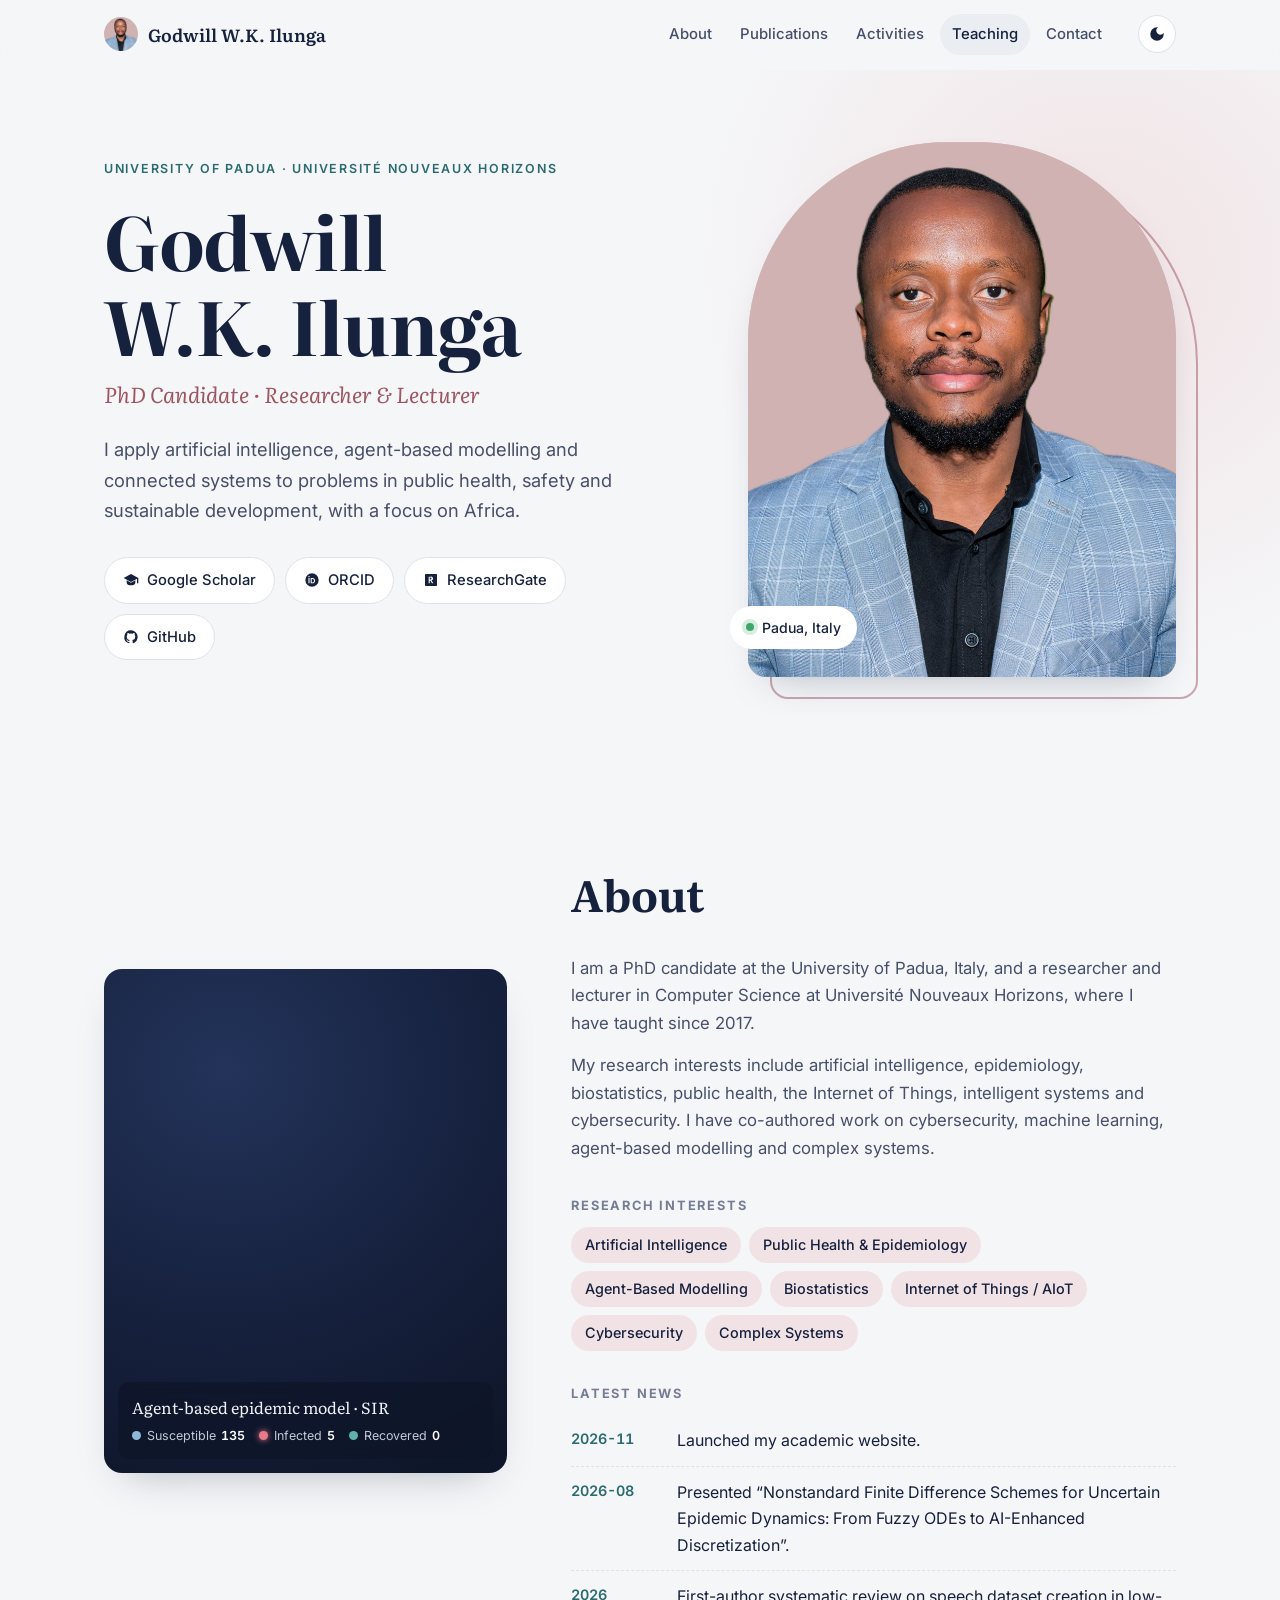
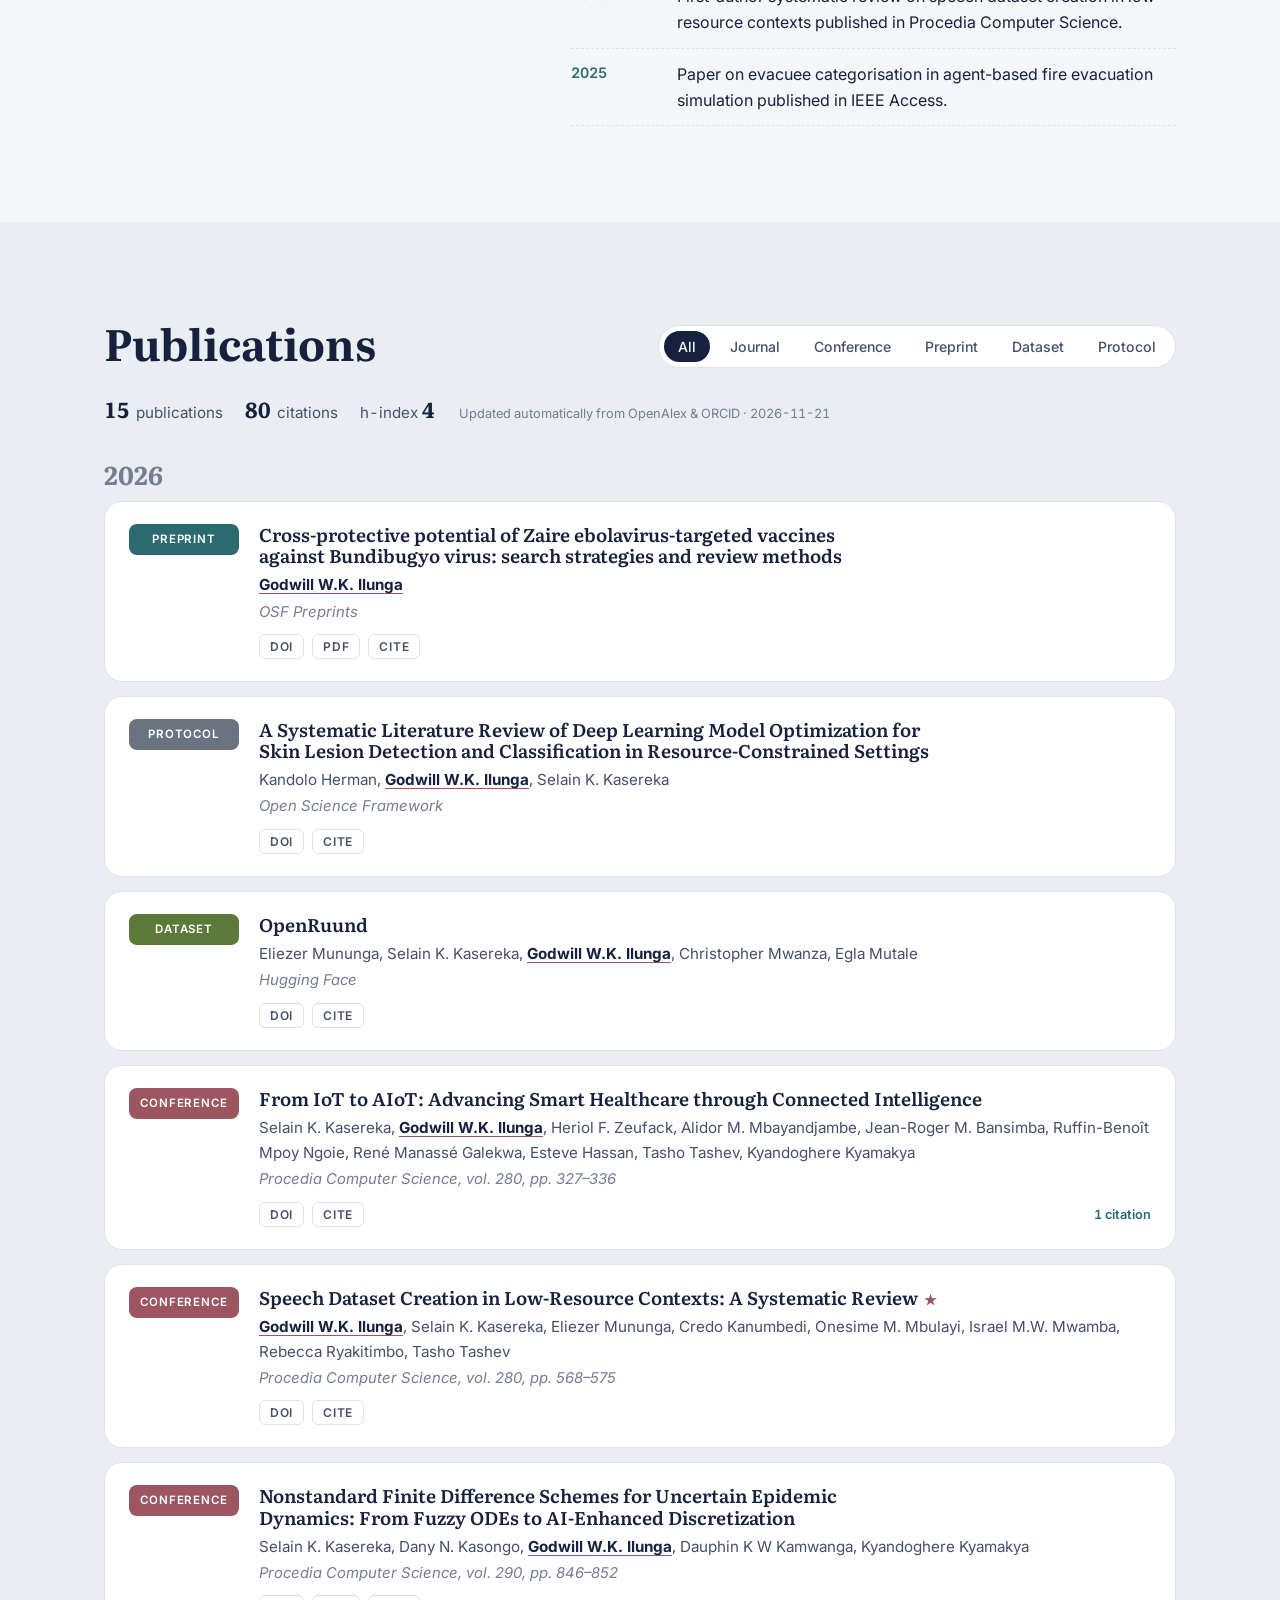
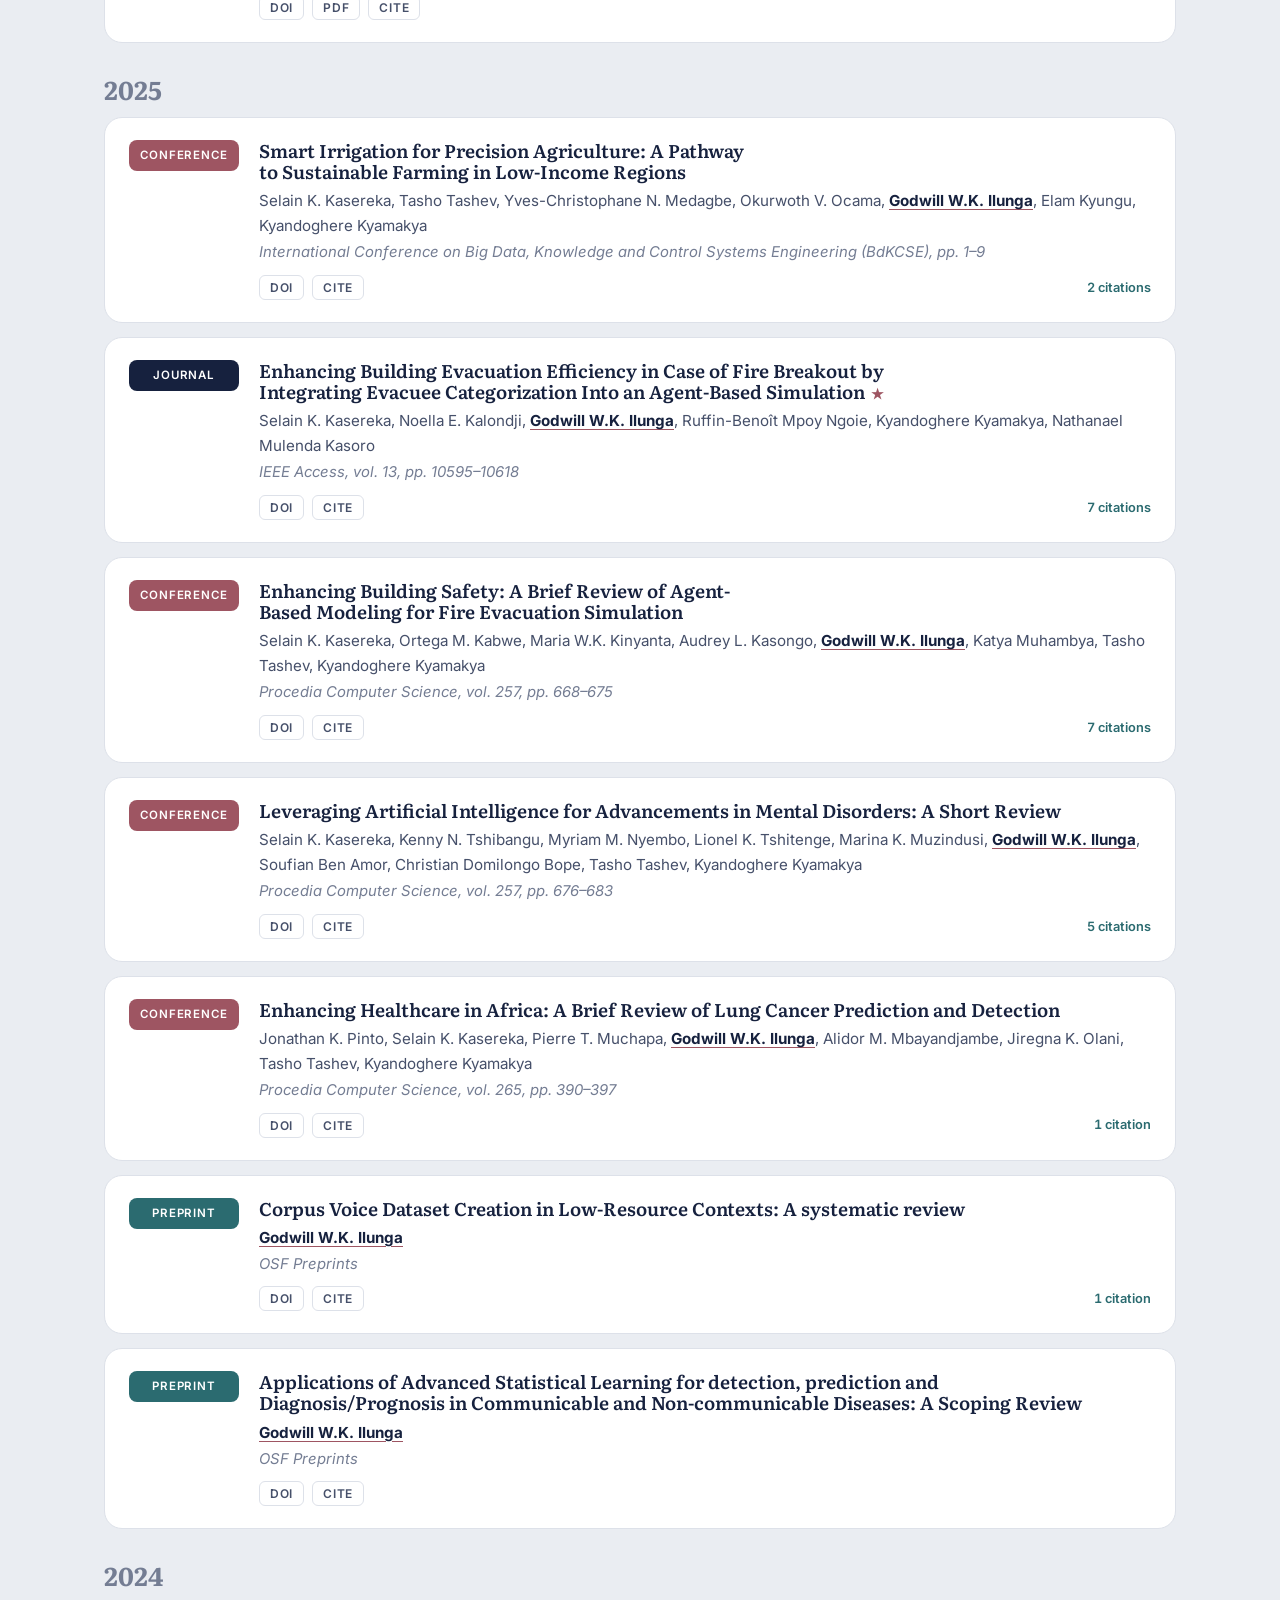
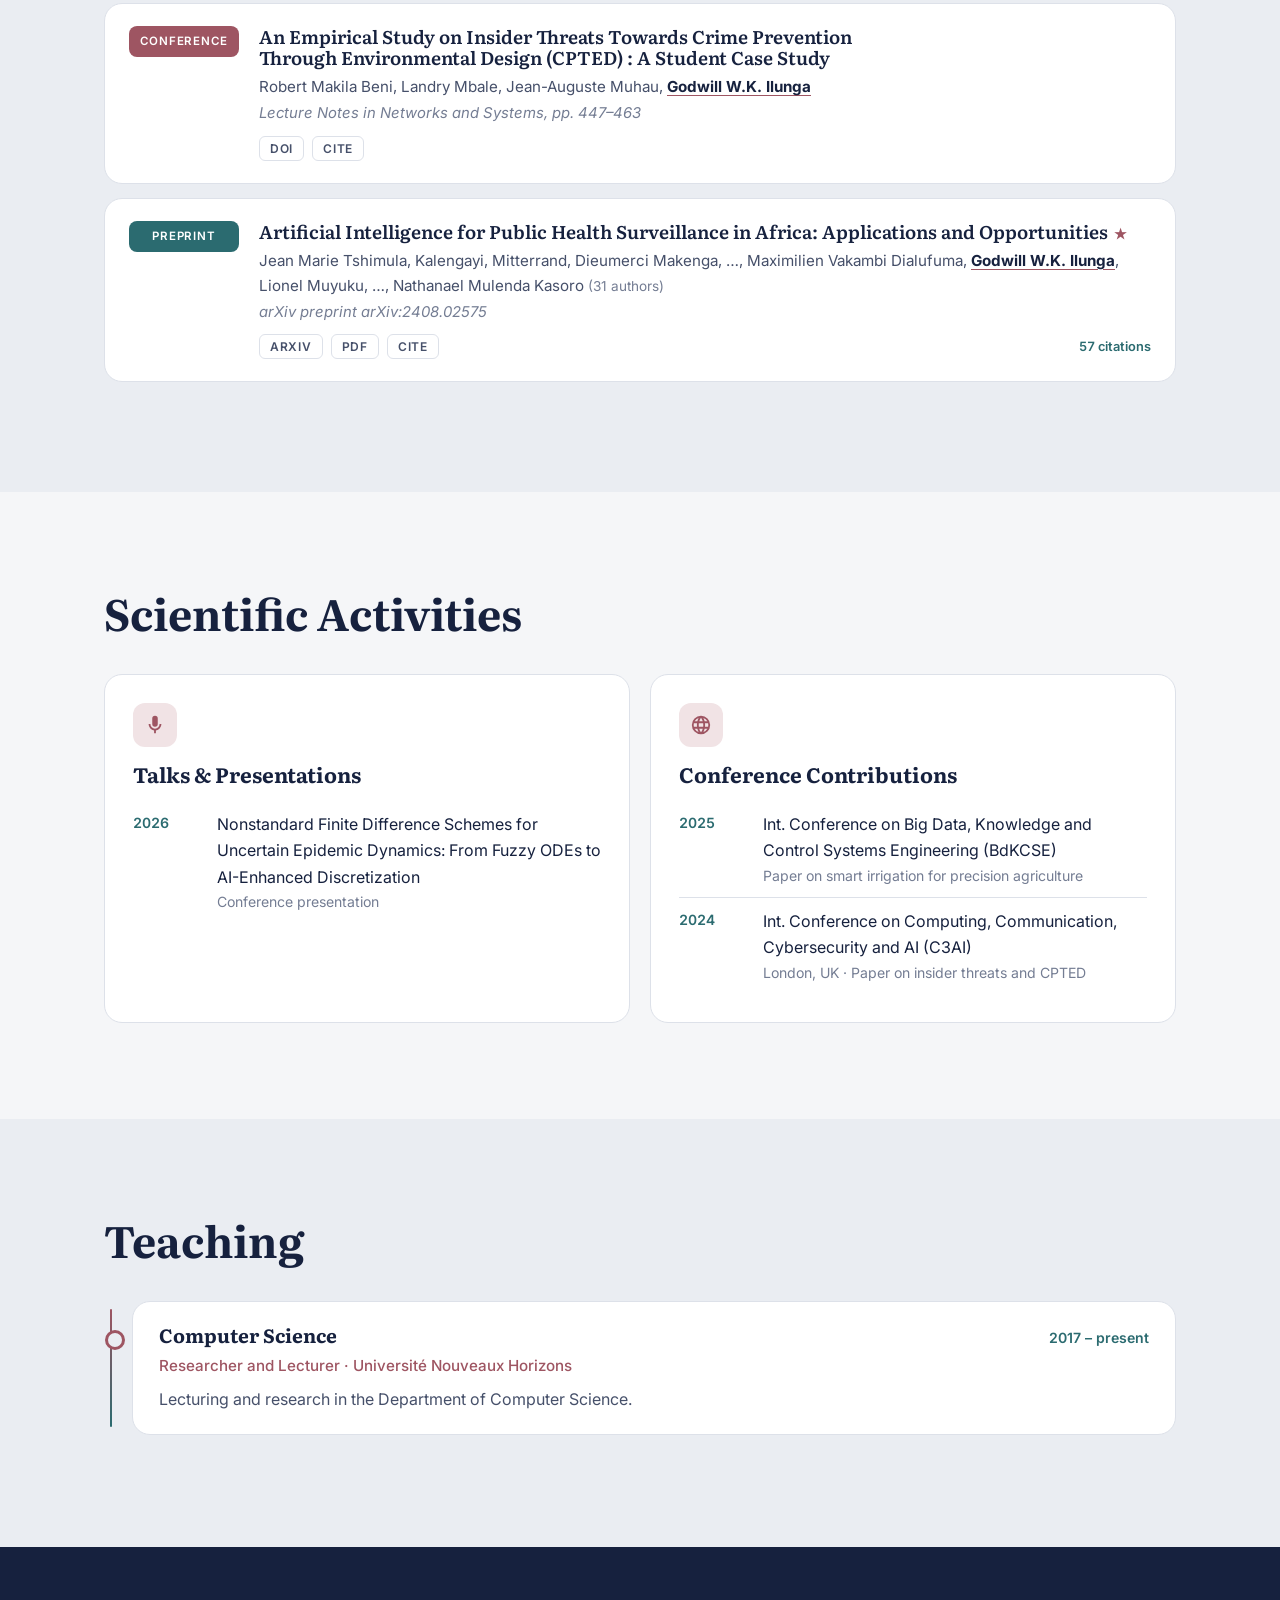
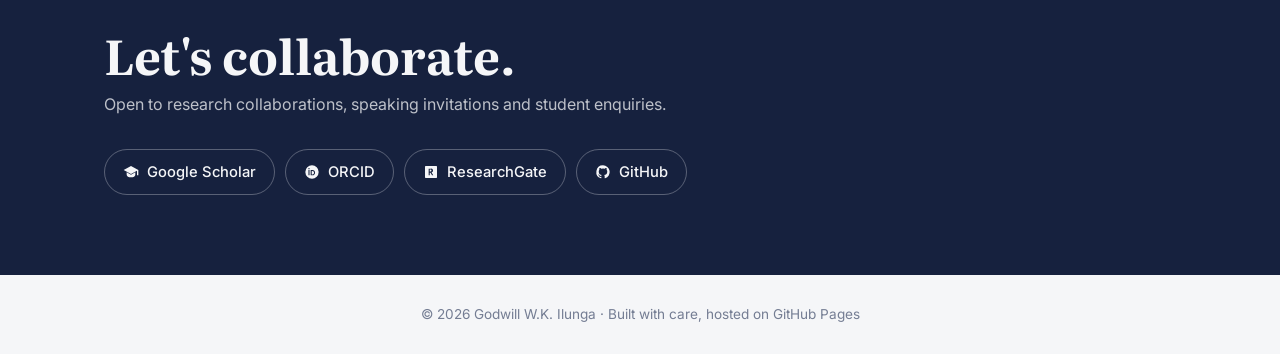
==== commit b4268622: "Restore news list Co-Authored-By: Claude Opus 5.5 <noreply@anthropic.com>" ====
--- a/index.html
+++ b/index.html
@@ -11,7 +11,7 @@
   <link rel="preconnect" href="https://fonts.googleapis.com">
   <link rel="preconnect" href="https://fonts.gstatic.com" crossorigin>
   <link href="https://fonts.googleapis.com/css2?family=Literata:opsz,wght@7..72,400;7..72,600;7..72,700&family=Inter:wght@400;500;600&display=swap" rel="stylesheet">
-  <link rel="stylesheet" href="assets/css/style.css?v=3">
+  <link rel="stylesheet" href="assets/css/style.css?v=4">
   <script>
     try { const t = localStorage.getItem("theme"); if (t) document.documentElement.dataset.theme = t; } catch (e) {}
   </script>
@@ -129,7 +129,7 @@
     <div class="container">© <span id="year"></span> <span data-bind="name"></span> · Built with care, hosted on GitHub Pages</div>
   </footer>
 
-  <script src="assets/js/content.js?v=3"></script>
-  <script src="assets/js/main.js?v=3"></script>
+  <script src="assets/js/content.js?v=4"></script>
+  <script src="assets/js/main.js?v=4"></script>
 </body>
 </html>
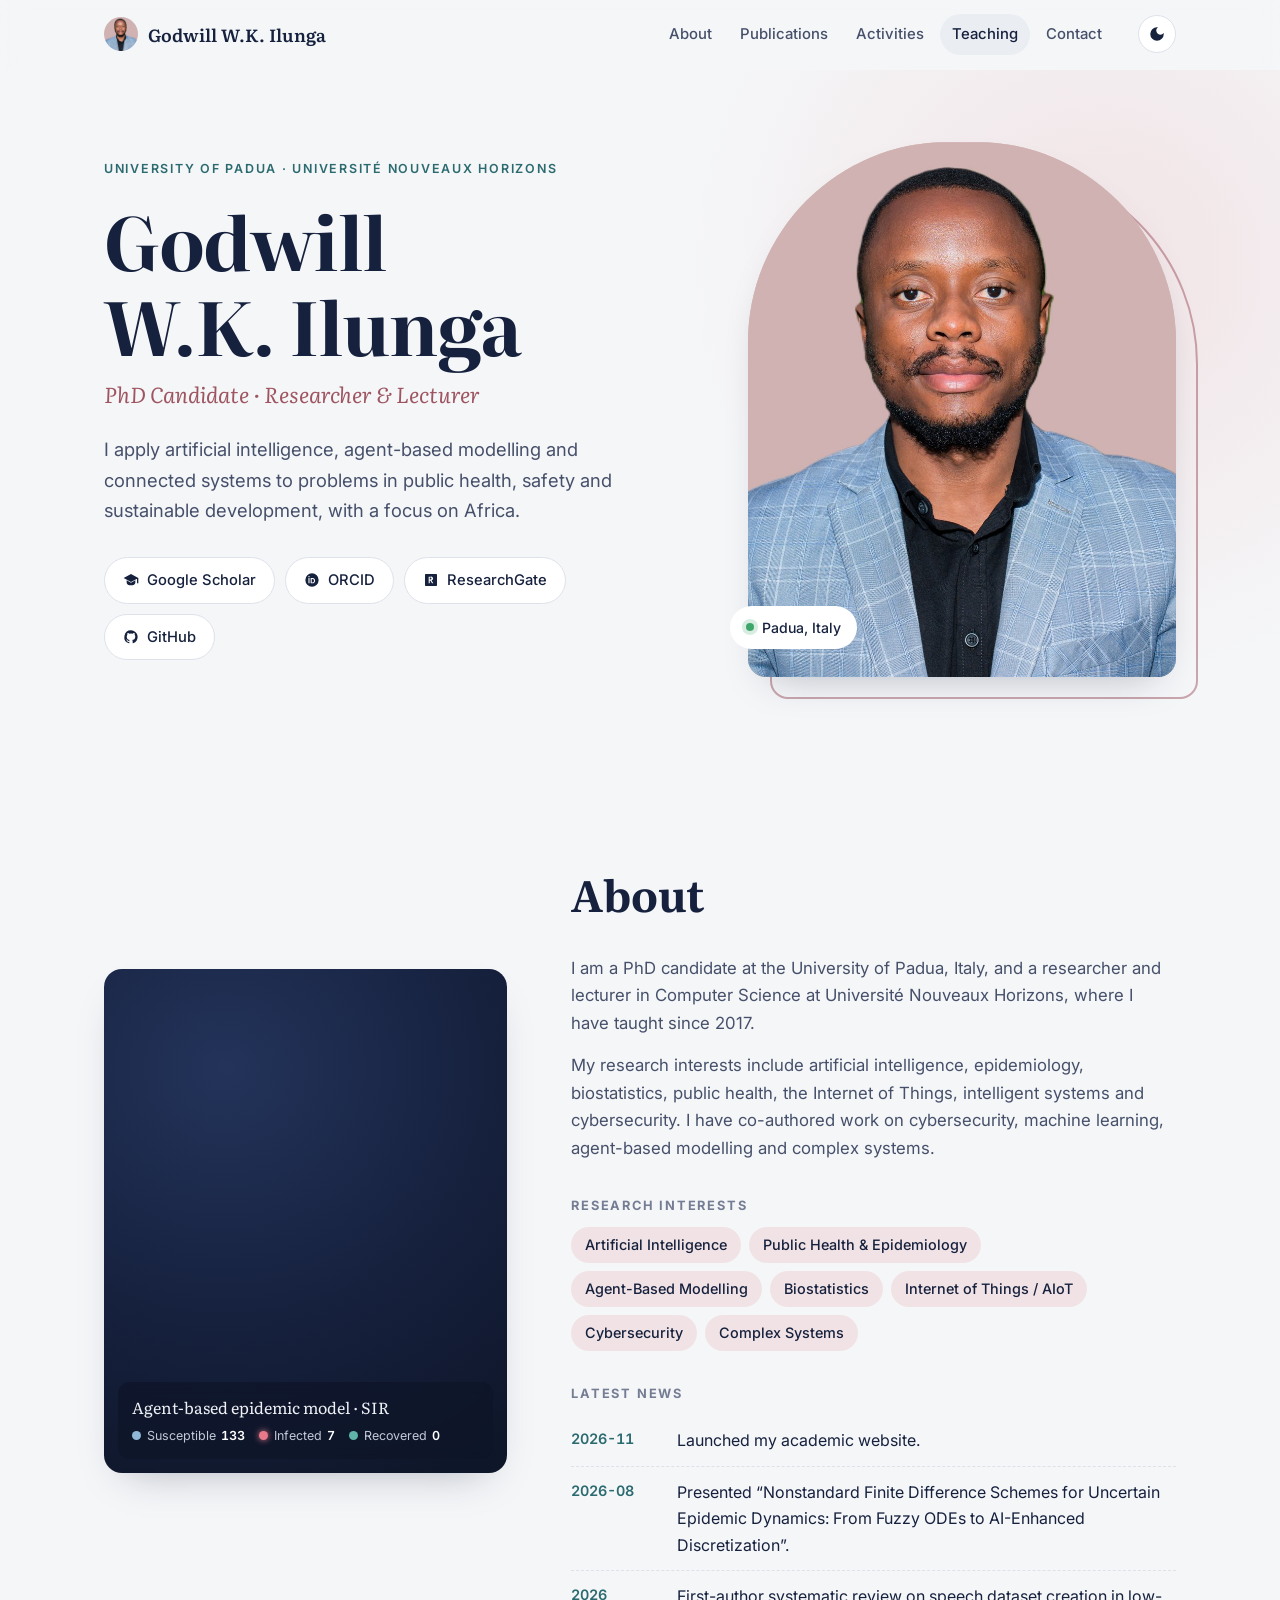
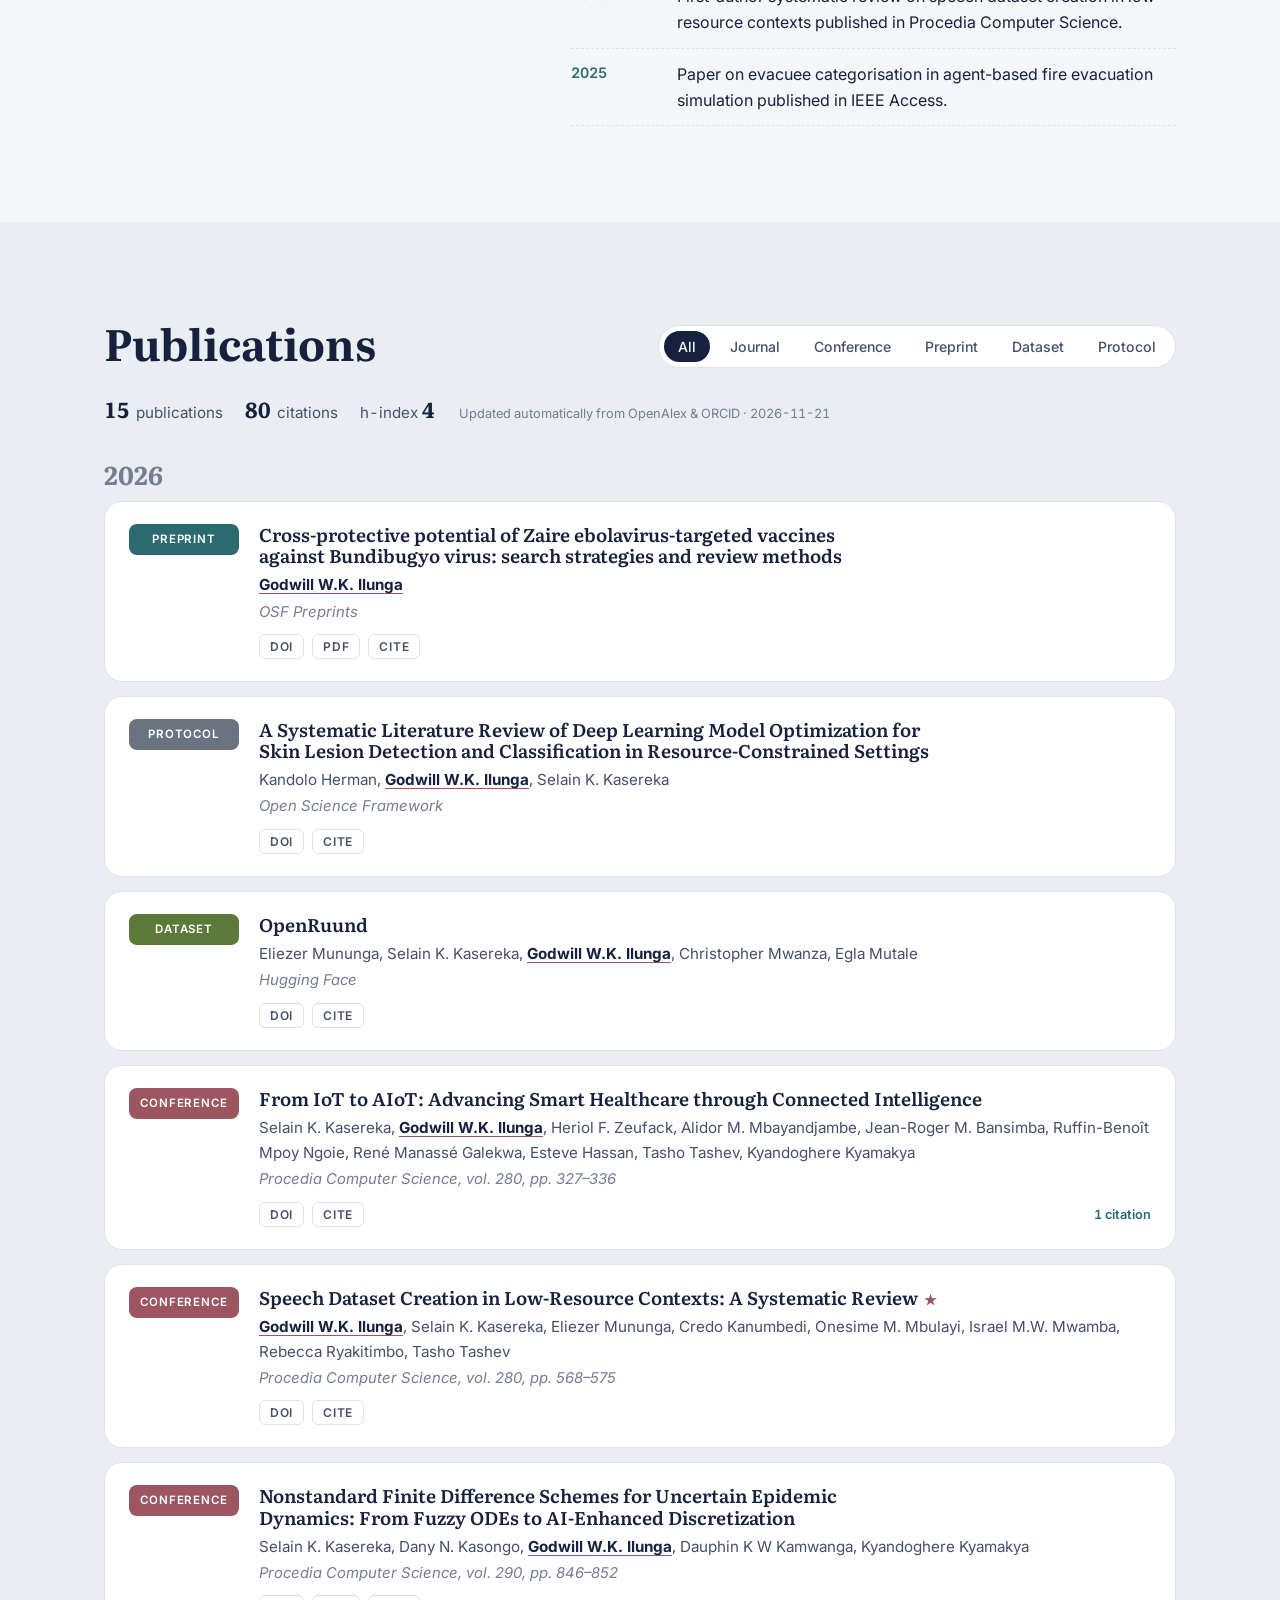
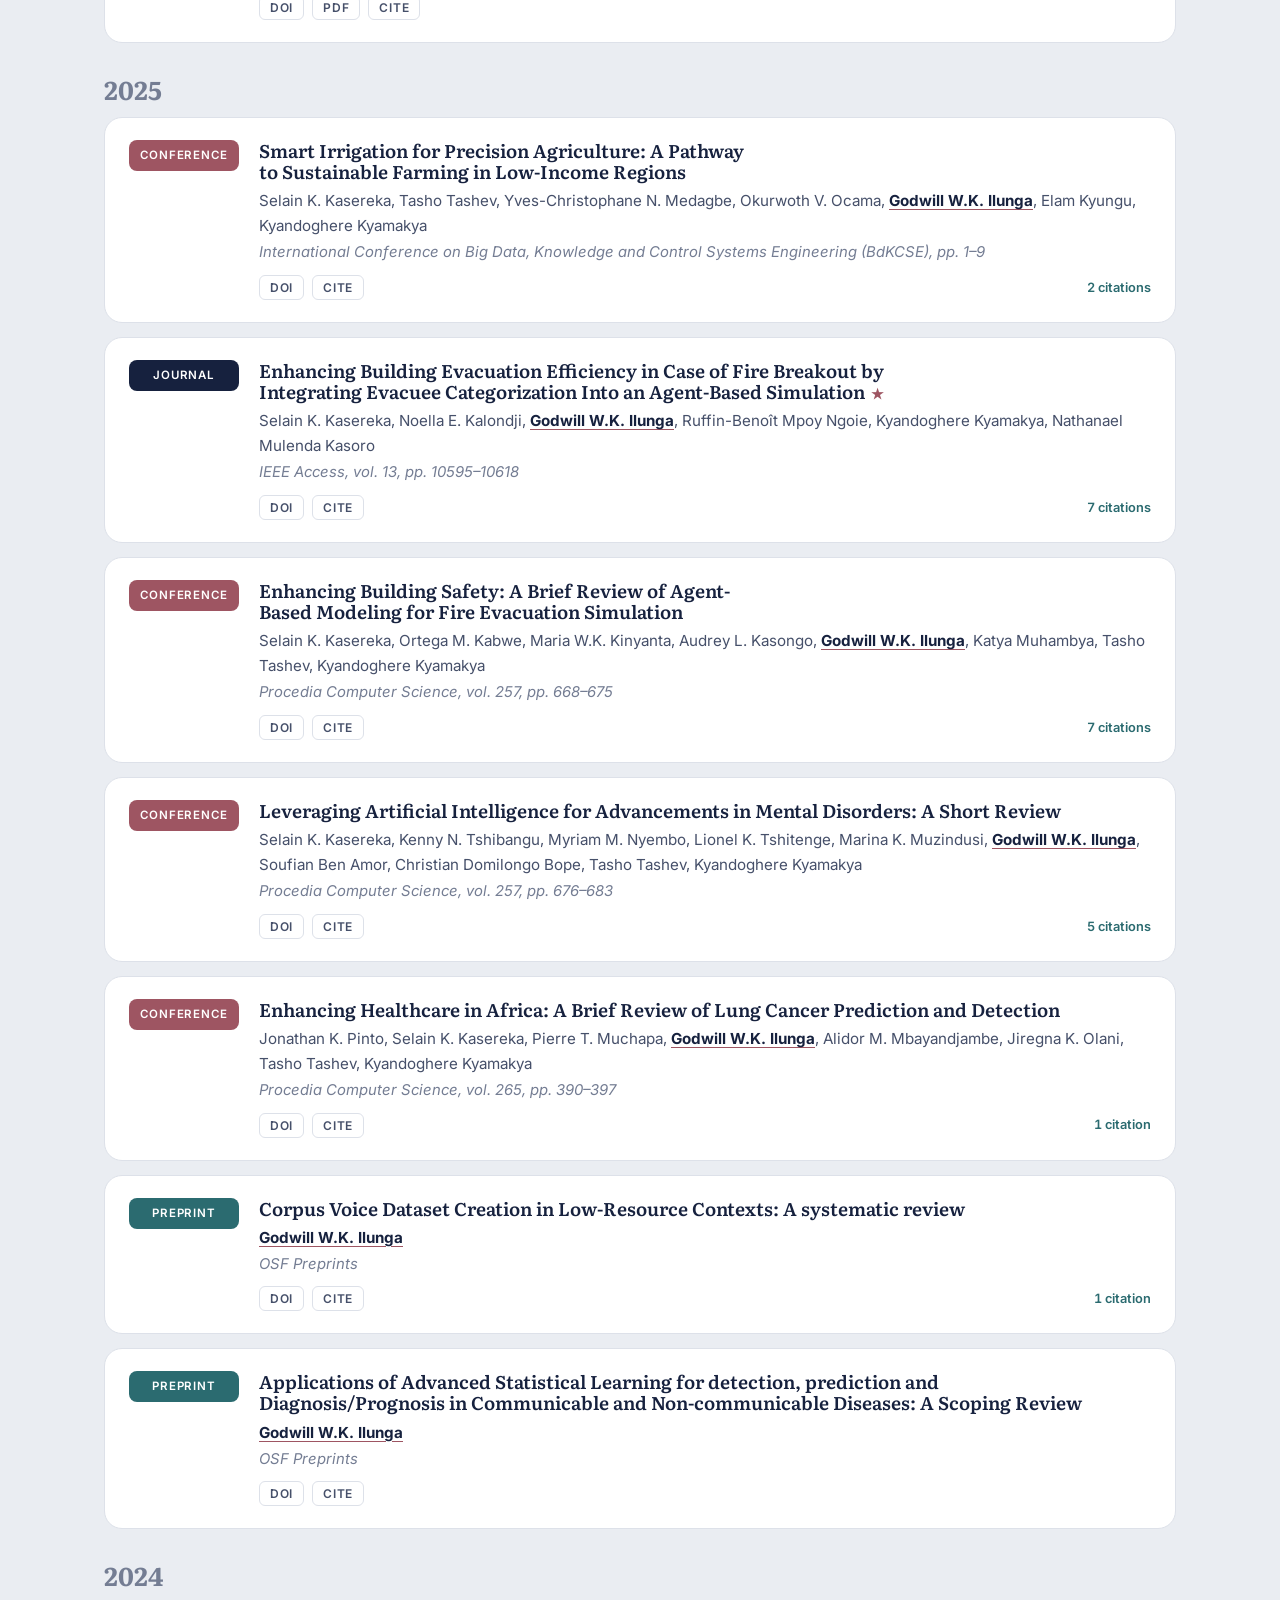
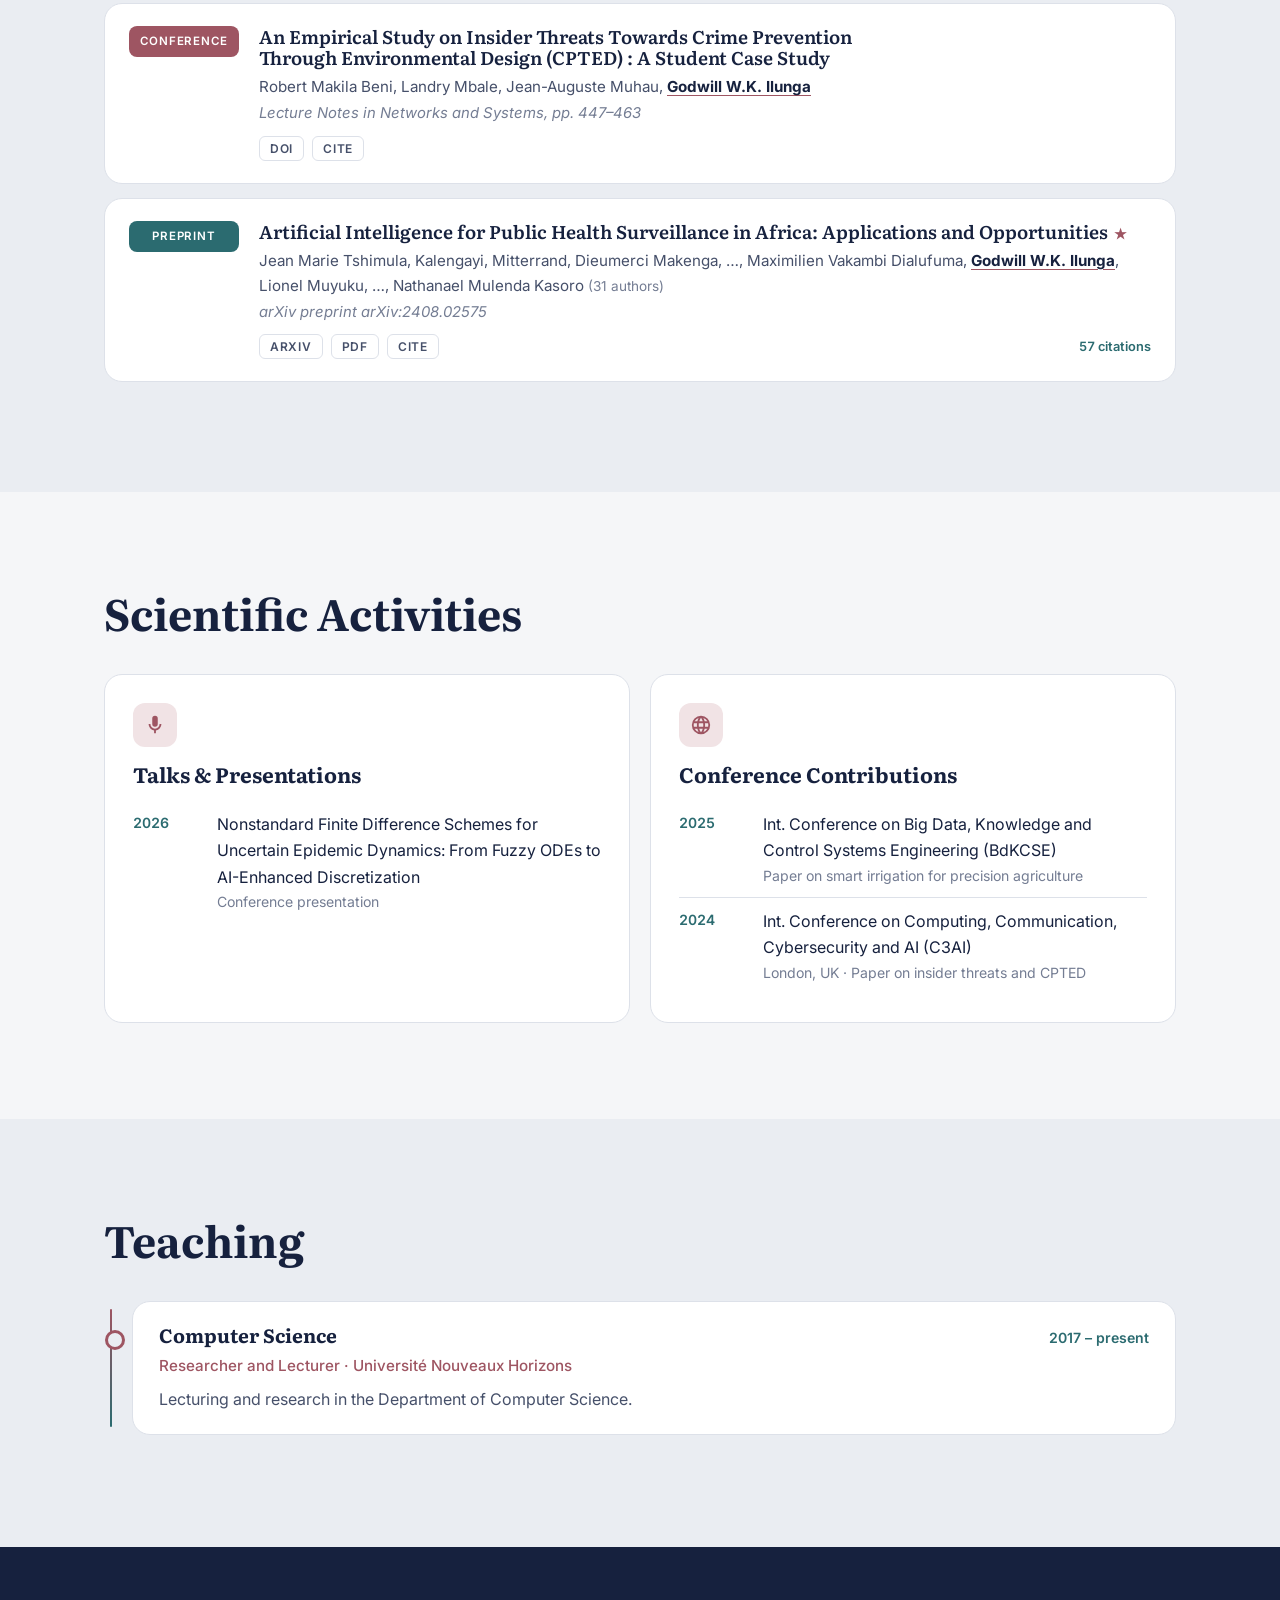
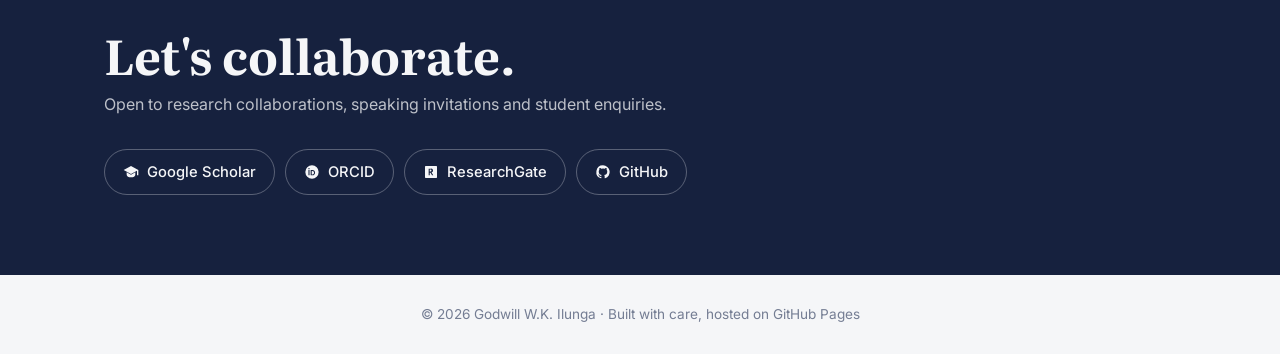
==== commit 7ecab09c: "SEO: structured data, meta tags, sitemap, robots.txt, Search Console verification Co-Authored-By: Cl" ====
--- a/index.html
+++ b/index.html
@@ -3,10 +3,54 @@
 <head>
   <meta charset="utf-8">
   <meta name="viewport" content="width=device-width, initial-scale=1">
-  <title>Godwill W.K. Ilunga — Academic Website</title>
-  <meta name="description" content="Academic website of Godwill W.K. Ilunga: research, publications, scientific activities and teaching.">
-  <meta property="og:title" content="Godwill W.K. Ilunga — Academic Website">
-  <meta property="og:image" content="assets/img/portrait.jpg">
+  <title>Godwill W.K. Ilunga | PhD Candidate, University of Padua – AI, Public Health &amp; Agent-Based Modelling</title>
+  <meta name="description" content="Godwill W.K. Ilunga (Godwill Ilunga Wa Kumwita) is a PhD candidate at the University of Padua and a researcher and lecturer in Computer Science at Université Nouveaux Horizons, working on artificial intelligence, public health, epidemiology and agent-based modelling.">
+  <meta name="google-site-verification" content="J2Y3CmGtqJt3epBS9UkwSKYFuGd0cPAwgdPox8q5K5U">
+  <meta name="author" content="Godwill W.K. Ilunga">
+  <meta name="robots" content="index, follow, max-image-preview:large">
+  <link rel="canonical" href="https://godwillilunga.github.io/">
+  <meta property="og:type" content="profile">
+  <meta property="og:url" content="https://godwillilunga.github.io/">
+  <meta property="og:site_name" content="Godwill W.K. Ilunga">
+  <meta property="og:title" content="Godwill W.K. Ilunga – Researcher in AI &amp; Public Health">
+  <meta property="og:description" content="PhD candidate at the University of Padua. Research in artificial intelligence, public health, epidemiology and agent-based modelling.">
+  <meta property="og:image" content="https://godwillilunga.github.io/assets/img/portrait.jpg">
+  <meta property="profile:first_name" content="Godwill">
+  <meta property="profile:last_name" content="Ilunga">
+  <meta name="twitter:card" content="summary_large_image">
+  <meta name="twitter:title" content="Godwill W.K. Ilunga – Researcher in AI &amp; Public Health">
+  <meta name="twitter:image" content="https://godwillilunga.github.io/assets/img/portrait.jpg">
+  <script type="application/ld+json">
+  {
+    "@context": "https://schema.org",
+    "@type": "ProfilePage",
+    "url": "https://godwillilunga.github.io/",
+    "mainEntity": {
+      "@type": "Person",
+      "@id": "https://godwillilunga.github.io/#person",
+      "name": "Godwill W.K. Ilunga",
+      "alternateName": ["Godwill Ilunga", "Godwill Ilunga Wa Kumwita", "Godwill W. K. Ilunga", "GWK Ilunga"],
+      "givenName": "Godwill",
+      "familyName": "Ilunga",
+      "url": "https://godwillilunga.github.io/",
+      "image": "https://godwillilunga.github.io/assets/img/portrait.jpg",
+      "jobTitle": ["PhD Candidate", "Researcher and Lecturer"],
+      "affiliation": [
+        {"@type": "CollegeOrUniversity", "name": "University of Padua"},
+        {"@type": "CollegeOrUniversity", "name": "Université Nouveaux Horizons"}
+      ],
+      "knowsAbout": ["Artificial Intelligence", "Public Health", "Epidemiology", "Biostatistics", "Agent-Based Modelling", "Internet of Things", "Cybersecurity", "Complex Systems"],
+      "identifier": {"@type": "PropertyValue", "propertyID": "ORCID", "value": "0000-0003-1671-7631"},
+      "sameAs": [
+        "https://orcid.org/0000-0003-1671-7631",
+        "https://scholar.google.com/citations?user=qRyK6fwAAAAJ",
+        "https://www.researchgate.net/profile/Godwill-Wk-Ilunga",
+        "https://github.com/godwillilunga",
+        "https://openalex.org/A5115755697"
+      ]
+    }
+  }
+  </script>
   <link rel="icon" href="assets/img/avatar.jpg">
   <link rel="preconnect" href="https://fonts.googleapis.com">
   <link rel="preconnect" href="https://fonts.gstatic.com" crossorigin>
@@ -19,7 +63,7 @@
 <body>
   <header class="nav" id="top">
     <div class="nav__inner">
-      <a class="nav__brand" href="#top"><img src="assets/img/avatar.jpg" alt=""><span data-bind="name"></span></a>
+      <a class="nav__brand" href="#top"><img src="assets/img/avatar.jpg" alt=""><span data-bind="name">Godwill W.K. Ilunga</span></a>
       <nav class="nav__links" id="navLinks">
         <a href="#about">About</a>
         <a href="#publications">Publications</a>
@@ -43,15 +87,15 @@
     <section class="hero">
       <div class="hero__inner">
         <div class="hero__text">
-          <p class="eyebrow" data-bind="affiliation"></p>
-          <h1><span data-bind="name"></span></h1>
-          <p class="hero__role" data-bind="title"></p>
+          <p class="eyebrow" data-bind="affiliation">University of Padua · Université Nouveaux Horizons</p>
+          <h1><span data-bind="name">Godwill W.K. Ilunga</span></h1>
+          <p class="hero__role" data-bind="title">PhD Candidate · Researcher &amp; Lecturer</p>
           <p class="hero__tagline" data-bind="tagline"></p>
           <div class="hero__links" id="heroLinks"></div>
         </div>
         <figure class="hero__photo">
           <div class="hero__frame"><img src="assets/img/portrait.jpg" alt="Portrait of Godwill W.K. Ilunga"></div>
-          <figcaption><span class="dot"></span><span data-bind="location"></span></figcaption>
+          <figcaption><span class="dot"></span><span data-bind="location">Padua, Italy</span></figcaption>
         </figure>
       </div>
     </section>
@@ -72,7 +116,7 @@
         </figure>
         <div>
           <h2 class="section__title">About</h2>
-          <div id="bio" class="prose"></div>
+          <div id="bio" class="prose"><p>I am a PhD candidate at the University of Padua, Italy, and a researcher and lecturer in Computer Science at Université Nouveaux Horizons. My research covers artificial intelligence, epidemiology, biostatistics, public health, the Internet of Things, intelligent systems and cybersecurity.</p></div>
           <h3 class="subhead">Research interests</h3>
           <ul class="chips" id="interests"></ul>
           <h3 class="subhead">Latest news</h3>
